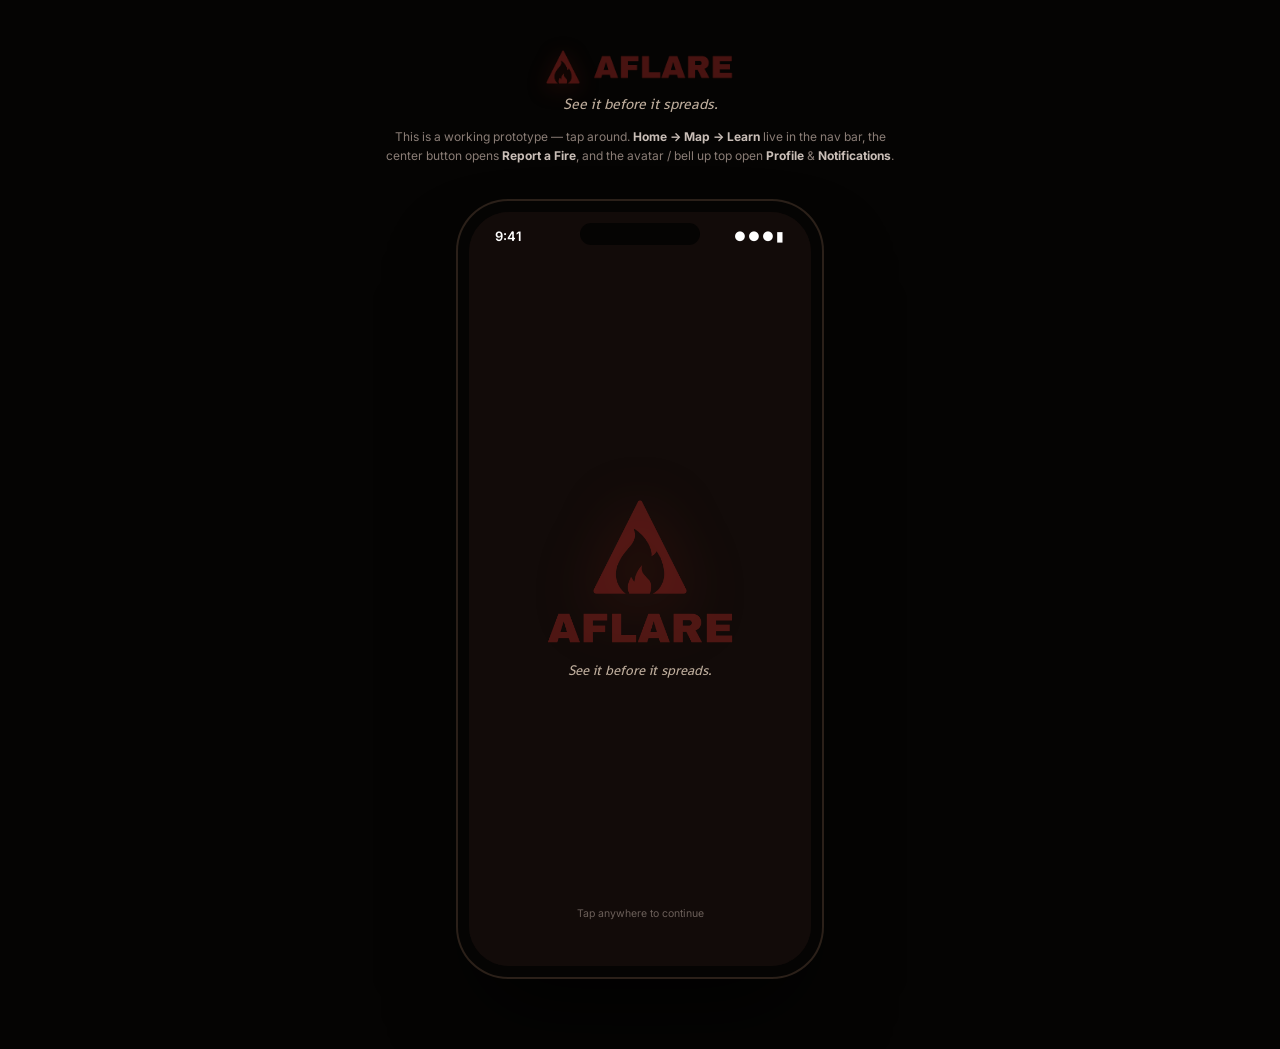
==== app.html @ ba07aa40 "Update print statement from 'Hello' to 'Goodbye'" ====
<!DOCTYPE html>
<html lang="en">
<head>
<meta charset="UTF-8">
<meta name="viewport" content="width=device-width, initial-scale=1.0">
<title>Aflare — App Prototype</title>
<link rel="preconnect" href="https://fonts.googleapis.com">
<link href="https://fonts.googleapis.com/css2?family=Jost:wght@400;500;600;700&family=Shanti&family=Inter:wght@400;500;600;700;800&display=swap" rel="stylesheet">
<style>
  :root{
    --tan:#BFAE9D;
    --red:#A62919;
    --darkred:#86231E;
    --maroon:#4F070A;
    --bg:#120b09;          /* single flat app background */
    --surface:#FBF7F2;      /* elevated card surface */
    --surface2:#ffffff;
    --text-dark:#2a1a16;
    --muted:#8a7d76;
    --muted-light:#c9beb7;
    --line:#efe6dc;
    --f-head:'Jost', sans-serif;
    --f-sub:'Shanti', serif;
    --f-body:'Inter', 'Helvetica Neue', Arial, sans-serif;
    --sh-card: 0 16px 34px -12px rgba(0,0,0,.55), 0 2px 6px rgba(0,0,0,.15);
    --sh-btn: 0 10px 22px -8px rgba(166,41,25,.65);
    --sh-nav: 0 -8px 24px rgba(0,0,0,.35);
  }
  *{box-sizing:border-box;}
  html,body{margin:0;padding:0;}
  body{
    background:#050403;
    font-family:var(--f-body);
    color:var(--tan);
    min-height:100vh;
    display:flex; flex-direction:column; align-items:center;
    padding:50px 20px 70px;
  }
  .intro{max-width:520px; text-align:center; margin-bottom:34px;}
  .intro .brandrow{display:flex; align-items:center; justify-content:center; gap:12px; margin-bottom:10px;}
  .intro .brandrow img.mark{height:34px; width:auto; filter:drop-shadow(0 4px 10px rgba(166,41,25,.5));}
  .intro .brandrow img.word{height:26px; width:auto;}
  .intro p.tag{font-family:var(--f-sub); font-style:italic; color:var(--tan); font-size:15px; margin:0 0 14px;}
  .intro p.help{font-size:12px; color:#8a7d76; line-height:1.6; margin:0;}
  .intro p.help b{color:#c9beb7;}

  /* ===================== DEVICE / PHONE ===================== */
  .device{
    width:368px; height:780px; background:#050403; border-radius:52px;
    padding:13px; box-shadow:0 50px 90px -25px rgba(0,0,0,.8), inset 0 0 0 2px #2b2019;
    position:relative; flex-shrink:0;
  }
  .notch{
    position:absolute; top:24px; left:50%; transform:translateX(-50%);
    width:120px; height:22px; background:#050403; border-radius:12px; z-index:100;
  }
  .screenwrap{
    width:100%; height:100%; border-radius:40px; overflow:hidden; position:relative;
    background:var(--bg);
  }

  /* status bar (always visible) */
  .statusbar{
    position:absolute; top:0; left:0; right:0; z-index:90;
    display:flex; justify-content:space-between; align-items:center;
    padding:16px 26px 0; font-size:13px; font-weight:600; font-family:var(--f-body);
    color:#fff; pointer-events:none;
  }
  .statusbar .dots{letter-spacing:2px;}

  /* top app bar */
  .topbar{
    position:absolute; top:40px; left:0; right:0; z-index:80;
    display:flex; align-items:center; justify-content:space-between;
    padding:6px 20px;
  }
  .topbar .mark{height:26px; width:auto; filter:drop-shadow(0 2px 6px rgba(166,41,25,.6));}
  .topbar .right{display:flex; align-items:center; gap:14px;}
  .iconbtn{
    width:34px; height:34px; border-radius:50%; background:rgba(255,255,255,.08);
    display:flex; align-items:center; justify-content:center; position:relative; color:#fff;
    cursor:pointer; transition:transform .15s ease, background .15s ease;
  }
  .iconbtn:active{transform:scale(.9);}
  .iconbtn svg{width:17px; height:17px;}
  .iconbtn .dot{
    position:absolute; top:2px; right:2px; width:8px; height:8px; border-radius:50%;
    background:var(--red); border:2px solid var(--bg);
  }
  .avatar{
    width:34px; height:34px; border-radius:50%; background:var(--tan); color:var(--maroon);
    display:flex; align-items:center; justify-content:center; font-family:var(--f-head);
    font-weight:700; font-size:12px; cursor:pointer; border:2px solid rgba(255,255,255,.25);
    transition:transform .15s ease;
  }
  .avatar:active{transform:scale(.9);}

  /* ===================== SCREENS ===================== */
  .screen{
    position:absolute; inset:0; display:none; flex-direction:column;
    background:var(--bg);
  }
  .screen.active{display:flex;}
  .screen .content{
    flex:1; overflow-y:auto; scrollbar-width:none; -ms-overflow-style:none;
  }
  .screen .content::-webkit-scrollbar{display:none;}

  /* entrance animation */
  @keyframes fadeUp{ from{opacity:0; transform:translateY(14px);} to{opacity:1; transform:translateY(0);} }
  @keyframes fadeIn{ from{opacity:0;} to{opacity:1;} }
  .screen.active .anim{ opacity:0; animation:fadeUp .5s cubic-bezier(.22,.9,.32,1) forwards; }
  .screen.active .anim:nth-child(1){animation-delay:.02s;}
  .screen.active .anim:nth-child(2){animation-delay:.07s;}
  .screen.active .anim:nth-child(3){animation-delay:.12s;}
  .screen.active .anim:nth-child(4){animation-delay:.17s;}
  .screen.active .anim:nth-child(5){animation-delay:.22s;}
  .screen.active .anim:nth-child(6){animation-delay:.27s;}
  .screen.active .anim:nth-child(7){animation-delay:.32s;}
  .screen.active .anim:nth-child(8){animation-delay:.37s;}
  .screen.active .anim:nth-child(9){animation-delay:.42s;}
  .screen.active .anim:nth-child(10){animation-delay:.47s;}

  @keyframes flicker{ 0%,100%{transform:scale(1) rotate(0deg);} 50%{transform:scale(1.08) rotate(-3deg);} }
  @keyframes pulseRing{ 0%{box-shadow:0 0 0 0 rgba(166,41,25,.55);} 70%{box-shadow:0 0 0 14px rgba(166,41,25,0);} 100%{box-shadow:0 0 0 0 rgba(166,41,25,0);} }
  @keyframes spin{ to{transform:rotate(360deg);} }
  @keyframes popCheck{ 0%{transform:scale(.6);} 60%{transform:scale(1.15);} 100%{transform:scale(1);} }

  /* ===================== SPLASH ===================== */
  #screen-splash{
    align-items:center; justify-content:center; background:var(--bg);
  }
  #screen-splash .splash-inner{display:flex; flex-direction:column; align-items:center; gap:16px; cursor:pointer;}
  #screen-splash img.mark{
    width:96px; opacity:0; animation:fadeUp .8s ease forwards;
    filter:drop-shadow(0 10px 30px rgba(166,41,25,.55));
  }
  #screen-splash img.word{width:190px; opacity:0; animation:fadeUp .8s ease forwards .35s;}
  #screen-splash .tagline{font-family:var(--f-sub); font-style:italic; color:var(--tan); font-size:14px; opacity:0; animation:fadeUp .8s ease forwards .65s;}
  #screen-splash .hint{position:absolute; bottom:46px; font-size:10.5px; color:#6b5f59; opacity:0; animation:fadeUp .8s ease forwards 1.1s;}

  /* ===================== AUTH ===================== */
  #screen-auth{padding:60px 26px 30px; align-items:stretch;}
  #screen-auth .content{display:flex; flex-direction:column;}
  .auth-form{display:flex; flex-direction:column; gap:11px;}
  .auth-form.hidden{display:none;}
  .authhead{text-align:center; margin-bottom:6px;}
  .authhead .mark{width:36px; margin-bottom:8px; filter:drop-shadow(0 6px 16px rgba(166,41,25,.5));}
  .authhead h1{font-family:var(--f-head); font-weight:700; font-size:20px; color:#fdfbf9; margin:0;}
  .authhead p{font-family:var(--f-sub); font-style:italic; color:var(--tan); font-size:12.5px; margin:4px 0 0;}

  .field{
    background:var(--surface2); border:1px solid #e6ddd4; border-radius:10px; padding:9px 12px;
    font-size:12.5px; color:var(--text-dark); display:flex; align-items:center; gap:9px;
    box-shadow:0 3px 10px rgba(0,0,0,.18);
  }
  .field input{border:none; outline:none; font-size:12.5px; font-family:var(--f-body); color:var(--text-dark); width:100%; background:transparent;}
  .field input::placeholder{color:#a99b92;}
  .field svg{width:14px; height:14px; color:var(--red); flex-shrink:0;}

  .toggle-row{
    display:flex; align-items:center; justify-content:space-between; background:rgba(255,255,255,.06);
    border-radius:10px; padding:9px 12px; margin-top:2px;
  }
  .toggle-row span{font-size:11px; color:var(--tan); max-width:190px;}

  .btn{
    display:flex; align-items:center; justify-content:center; gap:7px;
    background:var(--red); color:#fff; font-family:var(--f-head); font-weight:600; font-size:12.5px;
    letter-spacing:.3px; border-radius:11px; padding:10px; box-shadow:var(--sh-btn);
    border:none; cursor:pointer; transition:transform .12s ease, box-shadow .12s ease;
  }
  .btn:active{transform:scale(.96);}
  .btn.ghost{background:rgba(255,255,255,.07); box-shadow:none; border:1px solid rgba(255,255,255,.12); color:#fff;}
  .btn.small{padding:8px; font-size:11px; border-radius:9px;}
  .btn .spinner{width:13px; height:13px; border-radius:50%; border:2px solid rgba(255,255,255,.4); border-top-color:#fff; animation:spin .6s linear infinite; display:none;}
  .btn.loading .spinner{display:inline-block;}
  .btn.loading .label{opacity:.6;}

  .authlink{text-align:center; font-size:11px; color:#a99b92; margin-top:4px;}
  .authlink b{color:var(--tan); font-weight:700; cursor:pointer;}
  .authsplit{text-align:center; font-size:10px; color:#71645d; margin:2px 0;}
  .socialrow{display:flex; gap:10px;}
  .socialrow .btn.ghost{flex:1;}

  /* ===================== TOP BAR SPACER ===================== */
  .tabpad{height:78px; flex-shrink:0;}

  /* ===================== HOME ===================== */
  #screen-home .content{padding:0 18px 18px;}
  .greet h2{font-family:var(--f-head); font-weight:700; font-size:19px; color:#fdfbf9; margin:0;}
  .greet p{font-family:var(--f-sub); font-style:italic; color:var(--tan); font-size:12.5px; margin:3px 0 16px;}

  .card{
    background:var(--surface); border-radius:16px; padding:12px; box-shadow:var(--sh-card);
    margin-bottom:11px; border:1px solid rgba(255,255,255,.03);
  }
  .card-title{display:flex; justify-content:space-between; align-items:center; margin-bottom:9px;}
  .card-title .t{font-family:var(--f-head); font-weight:600; font-size:12px; color:var(--text-dark);}
  .card-title .link{font-size:10.5px; color:var(--red); font-weight:700; display:flex; align-items:center; gap:2px; cursor:pointer;}
  .card-title .link svg{width:11px; height:11px;}

  .minimap{position:relative; height:92px; border-radius:12px; overflow:hidden; background:linear-gradient(135deg,#e4ddce,#cfd9c6); cursor:pointer;}
  .minimap svg.terrain{position:absolute; inset:0; width:100%; height:100%;}
  .flamepin{position:absolute; filter:drop-shadow(0 0 8px rgba(166,41,25,.85));}
  .flamepin svg{width:100%; height:100%;}
  .flamepin.wiggle{animation:flicker 2.2s ease-in-out infinite;}

  .row2{display:flex; gap:10px;}
  .row2 .card{flex:1; margin-bottom:11px;}
  .gauge{width:50px; height:50px; border-radius:50%; background:conic-gradient(var(--red) 0% 72%, #eee 72% 100%); display:flex; align-items:center; justify-content:center; margin:0 auto;}
  .gauge .inner{width:38px; height:38px; border-radius:50%; background:#fff; display:flex; align-items:center; justify-content:center;}
  .gauge .inner svg{width:17px; height:17px; color:var(--red);}

  .radarrow{display:flex; justify-content:space-between;}
  .radarday{display:flex; flex-direction:column; align-items:center; gap:5px; flex:1;}
  .radarday .d{font-size:9.5px; color:var(--muted); font-weight:700;}
  .radarday .lbl{font-size:8.5px; color:var(--muted);}
  .divv{width:1px; background:#eee;}

  .tipcard{display:flex; align-items:center; gap:11px; cursor:pointer;}
  .tipcard .ic{width:38px; height:38px; border-radius:10px; background:linear-gradient(135deg,var(--maroon),var(--red)); display:flex; align-items:center; justify-content:center; flex-shrink:0;}
  .tipcard .ic svg{width:18px; height:18px; color:#fff;}
  .tipcard .txt .h{font-family:var(--f-head); font-weight:700; font-size:11.5px; color:var(--text-dark);}
  .tipcard .txt .s{font-size:9.5px; color:var(--muted); margin-top:2px;}

  /* ===================== MAP ===================== */
  #screen-map{background:linear-gradient(160deg,#dfe6d6,#cbd6c2 60%, #d8cdb4);}
  #screen-map .maparea{position:relative; flex:1;}
  .searchbar{
    margin:0 18px; background:#fff; border-radius:12px; padding:9px 12px; display:flex; align-items:center; gap:9px;
    box-shadow:0 6px 18px rgba(0,0,0,.18); font-size:11.5px; color:#a99b92;
  }
  .searchbar svg{width:14px; height:14px; color:var(--muted);}
  .chiprow{display:flex; gap:7px; padding:10px 18px 0; overflow-x:auto;}
  .chip{padding:6px 12px; border-radius:20px; background:#EFE6DC; color:#7d6d63; font-size:10.5px; font-weight:600; white-space:nowrap; cursor:pointer; box-shadow:0 3px 8px rgba(0,0,0,.08);}
  .chip.active{background:var(--red); color:#fff;}
  .mapmarker{position:absolute; cursor:pointer; filter:drop-shadow(0 0 10px rgba(166,41,25,.85));}
  .mapmarker svg{width:100%; height:100%;}
  .legend{position:absolute; left:18px; bottom:112px; background:rgba(255,255,255,.94); border-radius:12px; padding:9px 11px; font-size:9.5px; color:var(--text-dark); box-shadow:0 6px 18px rgba(0,0,0,.18);}
  .legend .li{display:flex; align-items:center; gap:6px; margin-bottom:3px;}
  .legend .dotc{width:7px; height:7px; border-radius:50%;}
  .sos{position:absolute; right:18px; bottom:112px; width:48px; height:48px; border-radius:50%; background:var(--red); display:flex; align-items:center; justify-content:center; box-shadow:0 10px 22px rgba(166,41,25,.55); animation:pulseRing 2.2s infinite; cursor:pointer;}
  .sos svg{width:20px; height:20px; color:#fff;}

  /* fire bottom sheet */
  .sheet-backdrop{position:absolute; inset:0; background:rgba(0,0,0,0); pointer-events:none; transition:background .25s ease; z-index:60;}
  .sheet-backdrop.open{background:rgba(0,0,0,.4); pointer-events:auto;}
  .sheet{
    position:absolute; left:0; right:0; bottom:0; background:var(--surface2); border-radius:20px 20px 0 0;
    padding:10px 20px 22px; transform:translateY(100%); transition:transform .3s cubic-bezier(.22,.9,.32,1);
    box-shadow:0 -20px 40px rgba(0,0,0,.3); z-index:61;
  }
  .sheet.open{transform:translateY(0);}
  .sheet .grip{width:36px; height:4px; border-radius:3px; background:#e2d8cd; margin:0 auto 12px;}
  .sheet h3{font-family:var(--f-head); font-size:15px; color:var(--text-dark); margin:0 0 3px; display:flex; align-items:center; gap:8px;}
  .sheet .sub{font-size:10.5px; color:var(--muted); margin-bottom:12px;}
  .sheet .stats{display:flex; gap:8px; margin-bottom:14px;}
  .sheet .stat{flex:1; background:#F7F3EE; border-radius:10px; padding:9px; text-align:center;}
  .sheet .stat .v{font-family:var(--f-head); font-weight:700; font-size:14px; color:var(--red);}
  .sheet .stat .l{font-size:8.5px; color:var(--muted); margin-top:2px;}
  .sheet .actionrow{display:flex; gap:9px;}
  .sheet .actionrow .btn{flex:1;}

  /* ===================== LEARN ===================== */
  #screen-learn .content{padding:0 18px 18px;}
  .sectionhead{font-family:var(--f-head); font-weight:700; font-size:12.5px; color:var(--tan); text-transform:uppercase; letter-spacing:1px; margin:16px 0 9px;}
  .sectionhead:first-child{margin-top:0;}
  .hero-card{position:relative; border-radius:16px; overflow:hidden; height:130px; box-shadow:var(--sh-card); cursor:pointer; margin-bottom:6px;}
  .hero-card .bgimg{position:absolute; inset:0; background:linear-gradient(135deg,var(--maroon),var(--red) 55%,#e0793e);}
  .hero-card .overlay{position:absolute; inset:0; background:linear-gradient(0deg, rgba(0,0,0,.75), transparent 60%); display:flex; flex-direction:column; justify-content:flex-end; padding:12px;}
  .hero-card .tag{align-self:flex-start; background:rgba(255,255,255,.15); color:#fff; font-size:9px; font-weight:700; padding:3px 8px; border-radius:6px; margin-bottom:6px; backdrop-filter:blur(4px);}
  .hero-card .title{color:#fff; font-family:var(--f-head); font-weight:700; font-size:13.5px; line-height:1.3;}
  .hero-card .meta{color:#e6d9d2; font-size:9.5px; margin-top:4px;}

  .listcard{display:flex; gap:11px; align-items:center; cursor:pointer; padding:9px 0; border-bottom:1px solid var(--line);}
  .listcard:last-child{border-bottom:none;}
  .listcard .thumb{width:56px; height:56px; border-radius:10px; flex-shrink:0; position:relative; overflow:hidden;}
  .listcard .thumb.a1{background:linear-gradient(135deg,#e0b98f,var(--red));}
  .listcard .thumb.a2{background:linear-gradient(135deg,#8a9a7c,var(--maroon));}
  .listcard .thumb.a3{background:linear-gradient(135deg,var(--darkred),var(--tan));}
  .listcard .thumb.a4{background:linear-gradient(135deg,#4F070A,#d68e6b);}
  .listcard .thumb .playdot{position:absolute; inset:0; display:flex; align-items:center; justify-content:center;}
  .listcard .thumb .playdot .pd{width:22px; height:22px; border-radius:50%; background:rgba(255,255,255,.9); display:flex; align-items:center; justify-content:center;}
  .listcard .thumb .playdot svg{width:9px; height:9px; color:var(--maroon); margin-left:1px;}
  .listcard .thumb .dur{position:absolute; bottom:3px; right:4px; background:rgba(0,0,0,.6); color:#fff; font-size:7.5px; padding:1px 4px; border-radius:4px; font-weight:700;}
  .listcard .info .h{font-family:var(--f-head); font-weight:700; font-size:11.5px; color:var(--text-dark); line-height:1.3;}
  .listcard .info .m{font-size:9.5px; color:var(--muted); margin-top:4px; display:flex; gap:6px; align-items:center;}
  .taglet{background:#F1E7DC; color:var(--darkred); font-weight:700; padding:2px 6px; border-radius:5px; font-size:8px;}

  .checklist-card .prog{display:flex; align-items:center; gap:8px; margin-bottom:10px;}
  .checklist-card .bar{flex:1; height:6px; border-radius:4px; background:#F1E7DC; overflow:hidden;}
  .checklist-card .bar .fill{height:100%; background:linear-gradient(90deg,var(--red),var(--maroon)); border-radius:4px; transition:width .4s ease; width:0%;}
  .checklist-card .progtxt{font-size:9.5px; color:var(--muted); font-weight:700; white-space:nowrap;}
  .clitem{display:flex; align-items:center; gap:10px; padding:7px 0; cursor:pointer;}
  .clitem .box{width:19px; height:19px; border-radius:6px; border:2px solid #ddcfc3; display:flex; align-items:center; justify-content:center; flex-shrink:0; transition:background .15s ease, border-color .15s ease;}
  .clitem .box svg{width:11px; height:11px; color:#fff; opacity:0; transform:scale(.6); transition:opacity .15s ease, transform .15s ease;}
  .clitem.checked .box{background:var(--red); border-color:var(--red);}
  .clitem.checked .box svg{opacity:1; transform:scale(1); animation:popCheck .3s ease;}
  .clitem .label{font-size:11.5px; color:var(--text-dark); transition:color .15s ease, opacity .15s ease;}
  .clitem.checked .label{color:var(--muted); text-decoration:line-through; opacity:.7;}

  /* ===================== DETAIL (article/video/news share look) ===================== */
  #screen-article .content{display:flex; flex-direction:column; min-height:100%;}
  .detailhead{position:relative; height:150px; flex-shrink:0;}
  .detailhead .bgimg{position:absolute; inset:0;}
  .detailhead .back{
    position:absolute; top:52px; left:16px; width:32px; height:32px; border-radius:50%;
    background:rgba(0,0,0,.35); display:flex; align-items:center; justify-content:center; color:#fff; cursor:pointer; z-index:5;
  }
  .detailhead .back svg{width:16px; height:16px;}
  .detailhead .playbtn{position:absolute; inset:0; display:flex; align-items:center; justify-content:center; cursor:pointer;}
  .detailhead .playbtn .pc{width:52px; height:52px; border-radius:50%; background:rgba(255,255,255,.92); display:flex; align-items:center; justify-content:center; box-shadow:0 8px 20px rgba(0,0,0,.3); transition:transform .15s ease;}
  .detailhead .playbtn .pc svg{width:20px; height:20px; color:var(--maroon); margin-left:2px;}
  .detailhead.playing .playbtn .pc{transform:scale(.85); background:rgba(255,255,255,.7);}
  .detailbody{
    padding:20px 20px 30px; background:var(--surface); border-radius:20px 20px 0 0;
    margin-top:-18px; position:relative; z-index:2; box-shadow:0 -14px 30px rgba(0,0,0,.3);
    flex:1;
  }
  .detailbody .cat{font-size:9.5px; font-weight:700; color:var(--red); text-transform:uppercase; letter-spacing:1px;}
  .detailbody h1{font-family:var(--f-head); font-weight:700; font-size:17px; color:var(--text-dark); margin:6px 0 6px; line-height:1.3;}
  .detailbody .meta{font-size:10px; color:var(--muted); margin-bottom:14px;}
  .detailbody p{font-size:12px; line-height:1.7; color:#4a3a34; margin:0 0 12px;}
  .detailbody .relhead{font-family:var(--f-head); font-weight:700; font-size:11px; color:var(--muted); text-transform:uppercase; letter-spacing:1px; margin:18px 0 8px;}

  /* ===================== NEWS ===================== */
  #screen-news .content{padding:0 18px 18px;}
  .newshead{padding:16px 18px 4px;}
  .newshead h2{font-family:var(--f-head); font-weight:700; font-size:18px; color:#fdfbf9; margin:0;}
  .breaking-tag{background:var(--maroon); color:#fff; font-size:8.5px; font-weight:700; padding:3px 8px; border-radius:6px; letter-spacing:.4px;}

  /* ===================== PROFILE ===================== */
  #screen-profile .content{padding:0 18px 20px;}
  .profilehead{display:flex; flex-direction:column; align-items:center; padding:56px 0 18px; gap:8px;}
  .profilehead .back{position:absolute; top:52px; left:20px; width:32px; height:32px; border-radius:50%; background:rgba(255,255,255,.08); display:flex; align-items:center; justify-content:center; color:#fff; cursor:pointer;}
  .profilehead .back svg{width:16px; height:16px;}
  .profilehead .av{width:60px; height:60px; border-radius:50%; background:var(--tan); color:var(--maroon); display:flex; align-items:center; justify-content:center; font-family:var(--f-head); font-weight:700; font-size:20px; border:3px solid rgba(255,255,255,.15);}
  .profilehead .name{font-family:var(--f-head); font-weight:700; font-size:15px; color:#fdfbf9;}
  .profilehead .em{font-size:10.5px; color:var(--muted-light);}

  .listrow{display:flex; align-items:center; gap:10px; padding:10px 14px; border-bottom:1px solid var(--line);}
  .listrow:last-child{border-bottom:none;}
  .listrow svg{width:15px; height:15px; color:var(--red); flex-shrink:0;}
  .listrow .h{font-size:11.5px; font-weight:700; color:var(--text-dark);}
  .listrow .s{font-size:9.5px; color:var(--muted);}
  .badge{font-size:8px; background:var(--red); color:#fff; padding:2px 7px; border-radius:9px; font-weight:700; margin-left:auto;}

  .switch{width:34px; height:20px; border-radius:20px; background:#e2d8cd; position:relative; flex-shrink:0; margin-left:auto; cursor:pointer; transition:background .15s ease;}
  .switch .knob{width:16px; height:16px; border-radius:50%; background:#fff; position:absolute; top:2px; left:2px; box-shadow:0 1px 3px rgba(0,0,0,.3); transition:left .15s ease;}
  .switch.on{background:var(--red);}
  .switch.on .knob{left:16px;}

  /* ===================== NOTIFICATIONS ===================== */
  #screen-notif .content{padding:0 18px 20px;}
  .notifhead{display:flex; align-items:center; justify-content:space-between; padding:56px 0 10px;}
  .notifhead h2{font-family:var(--f-head); font-weight:700; font-size:17px; color:#fdfbf9; margin:0;}
  .notifhead .back{position:absolute; top:52px; left:20px; width:32px; height:32px; border-radius:50%; background:rgba(255,255,255,.08); display:flex; align-items:center; justify-content:center; color:#fff; cursor:pointer;}
  .notifhead .back svg{width:16px; height:16px;}
  .marklink{font-size:10px; color:var(--tan); font-weight:700; cursor:pointer;}
  .notifitem{display:flex; gap:10px; padding:11px; border-radius:12px; margin-bottom:8px; background:var(--surface); box-shadow:var(--sh-card); position:relative;}
  .notifitem .ic{width:34px; height:34px; border-radius:9px; background:linear-gradient(135deg,var(--maroon),var(--red)); display:flex; align-items:center; justify-content:center; flex-shrink:0;}
  .notifitem .ic svg{width:15px; height:15px; color:#fff;}
  .notifitem .h{font-size:11px; font-weight:700; color:var(--text-dark); line-height:1.35;}
  .notifitem .t{font-size:9px; color:var(--muted); margin-top:4px;}
  .notifitem .unread{position:absolute; top:10px; right:10px; width:7px; height:7px; border-radius:50%; background:var(--red); transition:opacity .2s ease;}
  .notifitem.read .unread{opacity:0;}

  /* ===================== EMERGENCY ===================== */
  #screen-emergency{background:var(--maroon);}
  #screen-emergency .content{padding:14px 24px 26px; display:flex; flex-direction:column; align-items:center; gap:13px; text-align:center;}
  .emg-back{position:absolute; top:52px; left:20px; width:32px; height:32px; border-radius:50%; background:rgba(255,255,255,.12); display:flex; align-items:center; justify-content:center; color:#fff; cursor:pointer; z-index:5;}
  .emg-back svg{width:16px; height:16px;}
  .emg-head{margin-top:44px;}
  .emg-head h1{font-family:var(--f-head); font-weight:700; font-size:20px; color:#fff; margin:0;}
  .emg-head p{font-family:var(--f-sub); font-style:italic; color:var(--tan); font-size:12px; margin:4px 0 0;}
  .locbox{width:100%; background:rgba(255,255,255,.08); border:1px solid rgba(255,255,255,.15); border-radius:12px; padding:10px 12px; display:flex; align-items:center; gap:9px; text-align:left;}
  .locbox svg{width:15px; height:15px; color:var(--tan); flex-shrink:0;}
  .locbox .h{font-size:11px; color:#fff; font-weight:700;}
  .locbox .s{font-size:9px; color:#d8c9c1;}
  .sevwrap{width:100%; text-align:left;}
  .sevwrap .lbl{font-size:10px; color:var(--tan); font-weight:700; margin-bottom:7px;}
  .sevrow{display:flex; flex-wrap:wrap; gap:7px;}
  .sevchip{padding:6px 12px; border-radius:18px; background:rgba(255,255,255,.1); color:#fff; font-size:10px; font-weight:600; cursor:pointer;}
  .sevchip.active{background:var(--red);}
  .callcircle{
    width:96px; height:96px; border-radius:50%; background:radial-gradient(circle at 35% 30%, #ffdcc4, var(--red) 60%, var(--maroon));
    display:flex; flex-direction:column; align-items:center; justify-content:center; gap:4px; margin:6px 0;
    box-shadow:0 16px 36px rgba(0,0,0,.5); animation:pulseRing 2s infinite; cursor:pointer;
  }
  .callcircle svg{width:26px; height:26px; color:#fff;}
  .callcircle span{font-family:var(--f-head); font-weight:700; font-size:9.5px; color:#fff;}
  .emg-actions{display:flex; gap:9px; width:100%;}
  .emg-actions .btn{flex:1; font-size:10.5px;}
  .emg-note{font-size:9px; color:#c9b6ae; margin-top:2px; line-height:1.6;}

  /* ===================== BOTTOM NAV (4 items) ===================== */
  .bottomnav{
    position:absolute; bottom:0; left:0; right:0; height:70px; z-index:70;
    background:rgba(9,7,6,.98); backdrop-filter:blur(6px);
    display:flex; align-items:flex-start; justify-content:space-around; padding-top:10px;
    border-top:1px solid rgba(255,255,255,.06); box-shadow:var(--sh-nav);
  }
  .navitem{display:flex; flex-direction:column; align-items:center; gap:4px; color:#786b64; font-size:8.5px; font-weight:600; cursor:pointer; transition:color .15s ease, transform .15s ease;}
  .navitem svg{width:19px; height:19px;}
  .navitem.active{color:var(--red); transform:translateY(-1px);}
  .navitem:active{transform:scale(.9);}
  .navitem.callitem{
    margin-top:-16px; width:40px; height:40px; border-radius:50%;
    background:var(--red); display:flex; align-items:center; justify-content:center;
    box-shadow:0 8px 16px rgba(166,41,25,.6), 0 0 0 5px #090706; color:#fff; position:relative;
  }
  .navitem.callitem::before{
    content:""; position:absolute; inset:-4px; border-radius:50%; border:2px solid rgba(166,41,25,.5);
    animation:pulseRing 2.4s infinite;
  }
  .navitem.callitem svg{width:16px; height:16px;}
  .navitem.callitem span{display:none;}
</style>
</head>
<body>

<!-- hidden icon symbol defs -->
<svg style="display:none">
<defs>
  <symbol id="i-flame" viewBox="0 0 24 24"><path d="M12 23c-4.97 0-9-3.58-9-8 0-3.5 2-6 3-9 .5 2 1 3 2 3 0-3 1-5 3-7 0 3 .5 5 2 6 1-1 1-2.5 1-4 3 2 6 5.5 6 11 0 4.42-4.03 8-9 8z" fill="currentColor"/></symbol>
  <symbol id="i-home" viewBox="0 0 24 24"><path d="M3 11l9-8 9 8v9a1 1 0 01-1 1h-5v-6H9v6H4a1 1 0 01-1-1z" fill="none" stroke="currentColor" stroke-width="1.8" stroke-linejoin="round"/></symbol>
  <symbol id="i-map" viewBox="0 0 24 24"><path d="M9 20l-6-2.5V4L9 6.5 15 4l6 2.5V20L15 17.5 9 20z" fill="none" stroke="currentColor" stroke-width="1.8" stroke-linejoin="round"/><path d="M9 6.5v13.5M15 4v13.5" stroke="currentColor" stroke-width="1.8"/></symbol>
  <symbol id="i-phone" viewBox="0 0 24 24"><path d="M6.6 10.8a15 15 0 006.6 6.6l2.2-2.2a1 1 0 011-.25 11.4 11.4 0 003.6.57 1 1 0 011 1V20a1 1 0 01-1 1A17 17 0 013 4a1 1 0 011-1h3.5a1 1 0 011 1 11.4 11.4 0 00.57 3.6 1 1 0 01-.25 1z" fill="currentColor"/></symbol>
  <symbol id="i-book" viewBox="0 0 24 24"><path d="M4 5.5A2.5 2.5 0 016.5 3H20v15.5H6.5A2.5 2.5 0 004 21z" fill="none" stroke="currentColor" stroke-width="1.8" stroke-linejoin="round"/><path d="M4 18.5A2.5 2.5 0 016.5 16H20" fill="none" stroke="currentColor" stroke-width="1.8"/></symbol>
  <symbol id="i-bell" viewBox="0 0 24 24"><path d="M18 8a6 6 0 00-12 0c0 7-3 9-3 9h18s-3-2-3-9" fill="none" stroke="currentColor" stroke-width="1.8" stroke-linecap="round" stroke-linejoin="round"/><path d="M13.7 21a2 2 0 01-3.4 0" fill="none" stroke="currentColor" stroke-width="1.8" stroke-linecap="round"/></symbol>
  <symbol id="i-chevl" viewBox="0 0 24 24"><path d="M15 18l-6-6 6-6" fill="none" stroke="currentColor" stroke-width="2" stroke-linecap="round" stroke-linejoin="round"/></symbol>
  <symbol id="i-chevr" viewBox="0 0 24 24"><path d="M9 18l6-6-6-6" fill="none" stroke="currentColor" stroke-width="2" stroke-linecap="round" stroke-linejoin="round"/></symbol>
  <symbol id="i-search" viewBox="0 0 24 24"><circle cx="11" cy="11" r="7" fill="none" stroke="currentColor" stroke-width="1.8"/><path d="M21 21l-4.35-4.35" stroke="currentColor" stroke-width="1.8" stroke-linecap="round"/></symbol>
  <symbol id="i-pin" viewBox="0 0 24 24"><path d="M12 21s7-7.8 7-13a7 7 0 10-14 0c0 5.2 7 13 7 13z" fill="none" stroke="currentColor" stroke-width="1.8" stroke-linejoin="round"/><circle cx="12" cy="8" r="2.4" fill="none" stroke="currentColor" stroke-width="1.8"/></symbol>
  <symbol id="i-check" viewBox="0 0 24 24"><path d="M4 12l6 6L20 6" fill="none" stroke="currentColor" stroke-width="2.6" stroke-linecap="round" stroke-linejoin="round"/></symbol>
  <symbol id="i-play" viewBox="0 0 24 24"><path d="M6 4l15 8-15 8z" fill="currentColor"/></symbol>
  <symbol id="i-pause" viewBox="0 0 24 24"><path d="M7 4h4v16H7zM13 4h4v16h-4z" fill="currentColor"/></symbol>
  <symbol id="i-mail" viewBox="0 0 24 24"><path d="M3 6h18v12H3z" fill="none" stroke="currentColor" stroke-width="1.8" stroke-linejoin="round"/><path d="M3 6l9 7 9-7" fill="none" stroke="currentColor" stroke-width="1.8" stroke-linejoin="round"/></symbol>
  <symbol id="i-lock" viewBox="0 0 24 24"><rect x="5" y="10" width="14" height="10" rx="2" fill="none" stroke="currentColor" stroke-width="1.8"/><path d="M8 10V7a4 4 0 018 0v3" fill="none" stroke="currentColor" stroke-width="1.8"/></symbol>
  <symbol id="i-user" viewBox="0 0 24 24"><path d="M4 20c0-4 4-6 8-6s8 2 8 6" fill="none" stroke="currentColor" stroke-width="1.8" stroke-linecap="round"/><circle cx="12" cy="7" r="4" fill="none" stroke="currentColor" stroke-width="1.8"/></symbol>
  <symbol id="i-shield" viewBox="0 0 24 24"><path d="M12 3l7 3v6c0 4.5-3 7.5-7 9-4-1.5-7-4.5-7-9V6z" fill="none" stroke="currentColor" stroke-width="1.8" stroke-linejoin="round"/><path d="M9 12l2 2 4-4" fill="none" stroke="currentColor" stroke-width="1.8" stroke-linecap="round" stroke-linejoin="round"/></symbol>
</defs>
</svg>

<div class="intro">
  <div class="brandrow"><img class="mark" src="[data-uri]" alt="Aflare mark"><img class="word" src="[data-uri]" alt="Aflare"></div>
  <p class="tag">See it before it spreads.</p>
  <p class="help">This is a working prototype — tap around. <b>Home → Map → Learn</b> live in the nav bar, the center button opens <b>Report a Fire</b>, and the avatar / bell up top open <b>Profile</b> &amp; <b>Notifications</b>.</p>
</div>

<div class="device">
  <div class="notch"></div>
  <div class="screenwrap" id="app">

    <div class="statusbar"><span>9:41</span><span class="dots">●●●▮</span></div>

    <div class="topbar" id="topbar" style="display:none;">
      <img class="mark" src="[data-uri]" alt="">
      <div class="right">
        <div class="iconbtn" onclick="openNotif()"><svg><use href="#i-bell"/></svg><span class="dot"></span></div>
        <div class="avatar" onclick="openProfile()">JM</div>
      </div>
    </div>

    <!-- ============ SPLASH ============ -->
    <div class="screen active" id="screen-splash">
      <div class="splash-inner" onclick="skipSplash()">
        <img class="mark" src="[data-uri]" alt="">
        <img class="word" src="[data-uri]" alt="">
        <div class="tagline">See it before it spreads.</div>
      </div>
      <div class="hint">Tap anywhere to continue</div>
    </div>

    <!-- ============ AUTH ============ -->
    <div class="screen" id="screen-auth">
      <div class="content">
        <div class="auth-form" id="form-login">
          <div class="authhead anim">
            <img class="mark" src="[data-uri]" alt="">
            <h1>Welcome Back</h1>
            <p>419 fires are burning right now.</p>
          </div>
          <div class="field anim"><svg><use href="#i-mail"/></svg><input type="email" placeholder="Email address"></div>
          <div class="field anim"><svg><use href="#i-lock"/></svg><input type="password" placeholder="Password"></div>
          <div class="authlink anim" style="text-align:right; margin-top:-4px;">Forgot password?</div>
          <button class="btn anim" id="loginBtn" onclick="submitAuth(this)"><span class="spinner"></span><span class="label">Log In</span></button>
          <div class="authlink anim">New to Aflare? <b onclick="setAuthMode('signup')">Create an Account</b></div>
        </div>

        <div class="auth-form hidden" id="form-signup">
          <div class="authhead anim">
            <img class="mark" src="[data-uri]" alt="">
            <h1>Create Your Account</h1>
            <p>Stay ahead of the flames.</p>
          </div>
          <div class="field anim"><svg><use href="#i-user"/></svg><input type="text" placeholder="Full name"></div>
          <div class="field anim"><svg><use href="#i-mail"/></svg><input type="email" placeholder="Email address"></div>
          <div class="field anim"><svg><use href="#i-lock"/></svg><input type="password" placeholder="Password"></div>
          <div class="field anim"><svg><use href="#i-pin"/></svg><input type="text" placeholder="Home location"></div>
          <div class="toggle-row anim"><span>Enable fire alerts for my area</span><div class="switch on" onclick="this.classList.toggle('on')"><div class="knob"></div></div></div>
          <button class="btn anim" id="signupBtn" onclick="submitAuth(this)"><span class="spinner"></span><span class="label">Create Account</span></button>
          <div class="authsplit anim">— or continue with —</div>
          <div class="socialrow anim"><button class="btn ghost small">Google</button><button class="btn ghost small">Apple</button></div>
          <div class="authlink anim">Already have an account? <b onclick="setAuthMode('login')">Log In</b></div>
        </div>
      </div>
    </div>

    <!-- ============ HOME ============ -->
    <div class="screen" id="screen-home">
      <div class="content">
        <div class="tabpad"></div>
        <div class="greet anim">
          <h2>Welcome back, Joe</h2>
          <p>Today there are 419 fires worldwide</p>
        </div>

        <div class="card anim">
          <div class="card-title"><span class="t">Fires in Lakewood Ranch</span><span class="link" onclick="goTab('map')">MAP <svg><use href="#i-chevr"/></svg></span></div>
          <div class="minimap" onclick="goTab('map')">
            <svg class="terrain" viewBox="0 0 320 92"><path d="M40 0 C60 22 20 33 45 50 C60 65 30 72 55 92" stroke="#9db3c9" stroke-width="6" fill="none" opacity="0.6"/><path d="M0 68 C60 58 90 72 140 65 C180 60 220 68 260 63" stroke="#b7a98f" stroke-width="9" fill="none" opacity="0.5"/></svg>
            <div class="flamepin" style="left:100px; top:36px; width:18px; height:18px; color:var(--red);"><svg><use href="#i-flame"/></svg></div>
            <div class="flamepin wiggle" style="left:220px; top:12px; width:26px; height:26px; color:var(--maroon);"><svg><use href="#i-flame"/></svg></div>
          </div>
        </div>

        <div class="row2">
          <div class="card anim" style="text-align:center;">
            <div class="card-title" style="justify-content:flex-start;"><span class="t">Fire Index</span></div>
            <div class="gauge"><div class="inner"><svg><use href="#i-flame"/></svg></div></div>
            <div style="font-family:var(--f-head); font-weight:700; font-size:13px; color:var(--red); margin-top:6px;">4.0 · High</div>
          </div>
          <div class="card anim" onclick="goTab('news')" style="cursor:pointer;">
            <div class="card-title"><span class="t">Weather News</span></div>
            <div style="height:32px; border-radius:8px; background:linear-gradient(135deg,var(--maroon),var(--red)); margin-bottom:6px;"></div>
            <div style="font-size:10px; font-weight:700; color:var(--text-dark); line-height:1.25;">Red flag warning issued for Sarasota County</div>
            <div style="font-size:9px; color:var(--muted); margin-top:3px;">NWS · 2h ago</div>
          </div>
        </div>

        <div class="card anim">
          <div class="card-title"><span class="t">Risk of Fire Radar</span></div>
          <div class="radarrow" id="radarrow"></div>
        </div>

        <div class="card anim tipcard" onclick="goTab('learn')">
          <div class="ic"><svg><use href="#i-shield"/></svg></div>
          <div class="txt"><div class="h">Fire Safety Tip of the Day</div><div class="s">Create defensible space — tap to learn how</div></div>
          <svg style="width:14px;height:14px;color:var(--muted); margin-left:auto;"><use href="#i-chevr"/></svg>
        </div>
      </div>
    </div>

    <!-- ============ MAP ============ -->
    <div class="screen" id="screen-map">
      <div class="maparea">
        <div class="tabpad"></div>
        <div class="searchbar anim"><svg><use href="#i-search"/></svg><span>Search a location…</span></div>
        <div class="chiprow anim">
          <div class="chip active">Active Fires</div>
          <div class="chip">Risk Zones</div>
          <div class="chip">Evac Routes</div>
        </div>
        <div id="mapmarkers"></div>
        <div class="legend anim">
          <div class="li"><span class="dotc" style="background:#d68e6b;"></span>Low</div>
          <div class="li"><span class="dotc" style="background:var(--red);"></span>Medium</div>
          <div class="li"><span class="dotc" style="background:var(--maroon);"></span>High</div>
        </div>
        <div class="sos anim" onclick="goEmergency()"><svg><use href="#i-phone"/></svg></div>

        <div class="sheet-backdrop" id="fireBackdrop" onclick="closeFireSheet()"></div>
        <div class="sheet" id="fireSheet">
          <div class="grip"></div>
          <h3 id="fs-name"><svg style="width:16px;height:16px;color:var(--red);"><use href="#i-flame"/></svg><span></span></h3>
          <div class="sub" id="fs-sub"></div>
          <div class="stats">
            <div class="stat"><div class="v" id="fs-contained"></div><div class="l">Contained</div></div>
            <div class="stat"><div class="v" id="fs-acres"></div><div class="l">Acres</div></div>
            <div class="stat"><div class="v" id="fs-distance"></div><div class="l">From You</div></div>
          </div>
          <div class="actionrow"><button class="btn ghost">Get Directions</button><button class="btn" onclick="goEmergency()">Report Update</button></div>
        </div>
      </div>
    </div>

    <!-- ============ LEARN ============ -->
    <div class="screen" id="screen-learn">
      <div class="content">
        <div class="tabpad"></div>
        <div class="sectionhead anim">Featured</div>
        <div class="hero-card anim" id="featured-card" onclick="openArticle(0,'learn')">
          <div class="bgimg"></div>
          <div class="overlay"><span class="tag">Prevention</span><div class="title" id="featured-title"></div><div class="meta" id="featured-meta"></div></div>
        </div>

        <div class="sectionhead anim">Prevention Checklist</div>
        <div class="card anim checklist-card">
          <div class="prog"><div class="bar"><div class="fill" id="clbar"></div></div><div class="progtxt" id="cltxt">0/5</div></div>
          <div id="clitems"></div>
        </div>

        <div class="sectionhead anim">Articles</div>
        <div class="card anim" id="articlelist"></div>

        <div class="sectionhead anim">Videos</div>
        <div class="card anim" id="videolist"></div>
      </div>
    </div>

    <!-- ============ NEWS ============ -->
    <div class="screen" id="screen-news">
      <div class="content">
        <div class="tabpad"></div>
        <div class="newshead anim" style="display:flex; justify-content:space-between; align-items:center;">
          <h2>News</h2>
          <div class="iconbtn" style="background:rgba(0,0,0,.05); color:var(--text-dark);" onclick="goTab(state.tab)"><svg><use href="#i-chevl"/></svg></div>
        </div>
        <div style="padding:0 18px;">
          <div class="card anim" id="newslist"></div>
        </div>
      </div>
    </div>

    <!-- ============ ARTICLE / VIDEO DETAIL ============ -->
    <div class="screen" id="screen-article">
      <div class="content">
        <div class="detailhead" id="art-head">
          <div class="bgimg" id="art-bg"></div>
          <div class="back" onclick="goBackFromDetail()"><svg><use href="#i-chevl"/></svg></div>
          <div class="playbtn" id="art-playbtn" style="display:none;" onclick="togglePlay()"><div class="pc"><svg id="art-playicon"><use href="#i-play"/></svg></div></div>
        </div>
        <div class="detailbody">
          <div class="cat" id="art-cat"></div>
          <h1 id="art-title"></h1>
          <div class="meta" id="art-meta"></div>
          <div id="art-body"></div>
        </div>
      </div>
    </div>

    <!-- ============ PROFILE ============ -->
    <div class="screen" id="screen-profile">
      <div class="content">
        <div class="profilehead anim">
          <div class="back" onclick="goTab(state.tab)"><svg><use href="#i-chevl"/></svg></div>
          <div class="av">JM</div>
          <div class="name">Joe Martinez</div>
          <div class="em">joe.martinez@email.com</div>
        </div>

        <div class="sectionhead anim" style="color:var(--muted); margin-top:4px;">My Locations</div>
        <div class="card anim" style="padding:2px 12px;">
          <div class="listrow"><svg><use href="#i-pin"/></svg><div><div class="h">Home</div><div class="s">Lakewood Ranch, FL</div></div><span class="badge">Default</span></div>
          <div class="listrow"><svg style="color:var(--muted);"><use href="#i-pin"/></svg><div><div class="h">Work</div><div class="s">Sarasota, FL</div></div></div>
        </div>
        <div class="authlink anim" style="color:var(--red); font-weight:700; margin:8px 0 0;">+ Add Location</div>

        <div class="sectionhead anim" style="color:var(--muted);">Notifications</div>
        <div class="card anim" style="padding:2px 12px;">
          <div class="listrow"><span class="h" style="font-size:11.5px;">Push Alerts</span><div class="switch on" onclick="this.classList.toggle('on')"><div class="knob"></div></div></div>
          <div class="listrow"><span class="h" style="font-size:11.5px;">SMS Alerts</span><div class="switch" onclick="this.classList.toggle('on')"><div class="knob"></div></div></div>
          <div class="listrow"><span class="h" style="font-size:11.5px;">Daily Digest</span><div class="switch on" onclick="this.classList.toggle('on')"><div class="knob"></div></div></div>
          <div class="listrow"><span class="h" style="font-size:11.5px;">Emergency Broadcasts</span><div class="switch on" onclick="this.classList.toggle('on')"><div class="knob"></div></div></div>
        </div>

        <div class="sectionhead anim" style="color:var(--muted);">Account</div>
        <div class="card anim" style="padding:2px 14px;">
          <div class="listrow" style="cursor:pointer;"><span class="h" style="font-size:11.5px;">Edit Profile</span></div>
          <div class="listrow" style="cursor:pointer;"><span class="h" style="font-size:11.5px;">Privacy &amp; Data</span></div>
          <div class="listrow" style="cursor:pointer;" onclick="logOut()"><span class="h" style="font-size:11.5px; color:var(--red);">Log Out</span></div>
        </div>
      </div>
    </div>

    <!-- ============ NOTIFICATIONS ============ -->
    <div class="screen" id="screen-notif">
      <div class="content">
        <div class="notifhead anim">
          <div class="back" onclick="goTab(state.tab)"><svg><use href="#i-chevl"/></svg></div>
          <h2>Notifications</h2>
          <span class="marklink" onclick="markAllRead()">Mark all read</span>
        </div>
        <div id="notiflist"></div>
      </div>
    </div>

    <!-- ============ EMERGENCY ============ -->
    <div class="screen" id="screen-emergency">
      <div class="emg-back" onclick="goTab(state.tab)"><svg><use href="#i-chevl"/></svg></div>
      <div class="content">
        <div class="emg-head anim">
          <h1>Report a Fire</h1>
          <p>Your location shares automatically</p>
        </div>
        <div class="locbox anim">
          <svg><use href="#i-pin"/></svg>
          <div><div class="h">6112 Lakewood Ranch Blvd</div><div class="s">Sarasota County, FL · detected now</div></div>
        </div>
        <div class="sevwrap anim">
          <div class="lbl">WHAT DO YOU SEE?</div>
          <div class="sevrow">
            <div class="sevchip" onclick="selectSev(this)">Smoke only</div>
            <div class="sevchip active" onclick="selectSev(this)">Small fire</div>
            <div class="sevchip" onclick="selectSev(this)">Large fire</div>
            <div class="sevchip" onclick="selectSev(this)">Structure</div>
          </div>
        </div>
        <div class="callcircle anim"><svg><use href="#i-phone"/></svg><span>CALL FIRE DEPT</span></div>
        <div class="emg-actions anim">
          <button class="btn ghost">Alert Contacts</button>
          <button class="btn ghost">Evac Routes</button>
        </div>
        <div class="emg-note anim">For life-threatening emergencies, always contact your local emergency number first.</div>
      </div>
    </div>

    <!-- ============ BOTTOM NAV (4 items only) ============ -->
    <div class="bottomnav" id="bottomnav" style="display:none;">
      <div class="navitem" data-tab="home" onclick="goTab('home')"><svg><use href="#i-home"/></svg>Home</div>
      <div class="navitem" data-tab="map" onclick="goTab('map')"><svg><use href="#i-map"/></svg>Map</div>
      <div class="navitem callitem" onclick="goEmergency()"><svg><use href="#i-phone"/></svg><span>Call</span></div>
      <div class="navitem" data-tab="learn" onclick="goTab('learn')"><svg><use href="#i-book"/></svg>Learn</div>
    </div>

  </div>
</div>

<script>
const state = { tab:'home', returnTo:'learn', splashDone:false };

/* ---------- data ---------- */
const RADAR = [
  {d:'Mon', risk:'low'}, {d:'Tue', risk:'low'}, {d:'Wed', risk:'low'},
  {d:'Thu', risk:'high'}, {d:'Fri', risk:'low'}, {d:'Sat', risk:'med'}, {d:'Sun', risk:'med'}
];
const RISK_STYLE = {
  low:{size:16, color:'#d68e6b', label:'Low'},
  med:{size:19, color:'#e0793e', label:'Med'},
  high:{size:23, color:'var(--red)', label:'High'}
};

const FIRES = [
  {id:0, name:'Panther Ridge Fire', contained:35, acres:210, distance:'2.1 mi', x:60, y:170, size:34, sev:'high', updated:'12m ago'},
  {id:1, name:'Myakka Creek Fire', contained:68, acres:640, distance:'6.4 mi', x:170, y:260, size:24, sev:'med', updated:'40m ago'},
  {id:2, name:'Rye Rd Brush Fire', contained:90, acres:40, distance:'9.8 mi', x:225, y:400, size:16, sev:'low', updated:'1h ago'},
  {id:3, name:'Duette Preserve Fire', contained:15, acres:1120, distance:'14 mi', x:95, y:470, size:20, sev:'med', updated:'5m ago'}
];
const SEV_COLOR = {low:'#d68e6b', med:'var(--red)', high:'var(--maroon)'};

const ARTICLES = [
  {id:0, type:'article', cat:'Prevention', title:'Creating Defensible Space Around Your Home', meta:'6 min read · Aflare Safety Team', thumb:'a1',
   body:['Defensible space is the buffer you create between a building and the grass, trees, shrubs, or any wildland area that surrounds it. This space is needed to slow or stop the spread of fire, and it protects your home from catching fire — either from direct flame contact or radiant heat.',
   'Start within the first 5 feet of your home: remove dead vegetation, dry leaves, and anything flammable stacked against the structure, including firewood and mulch. In the next zone, 5 to 30 feet out, space out trees and shrubs and keep grass trimmed short.',
   'Beyond 30 feet, thin out dense vegetation and remove ladder fuels — the small trees and shrubs that let fire climb from the ground into taller tree canopies. A little upkeep each season goes a long way toward keeping embers from catching near your home.']},
  {id:1, type:'article', cat:'Fire Science', title:'How Wildfires Start and Spread', meta:'8 min read · Aflare Safety Team', thumb:'a2',
   body:['Most wildfires start from a spark — lightning, downed power lines, unattended campfires, or equipment use — meeting dry fuel like grass, brush, or timber. Once ignited, three conditions determine how far and fast a fire travels: fuel, weather, and terrain.',
   'Dry vegetation acts as fuel, wind pushes flames forward and carries embers ahead of the main fire, and steep slopes let fire climb faster since heat rises and pre-heats the fuel above it. This is why fires often move faster uphill than down.',
   'Understanding these basics helps explain why containment percentages can swing quickly — a shift in wind direction or a spot fire from wind-blown embers can change a fire\'s path within minutes.']},
  {id:2, type:'article', cat:'Preparedness', title:"Building Your Family Evacuation Plan", meta:'5 min read · Aflare Safety Team', thumb:'a3',
   body:['Every household near fire-prone areas should have a written evacuation plan that every family member understands. Start by identifying two ways out of your neighborhood in case one route is blocked.',
   'Choose a meeting point outside the immediate area and make sure everyone, including kids, knows the address. Keep your gas tank at least half full during fire season, and know where pet carriers and important documents are stored so you can leave in minutes, not hours.',
   'Practice the plan once a year, the same way you would a home fire drill — familiarity is what keeps people calm when an actual evacuation order comes through.']},
  {id:3, type:'article', cat:'Weather', title:'Understanding Red Flag Warnings', meta:'4 min read · Aflare Safety Team', thumb:'a4',
   body:['A Red Flag Warning is issued by the National Weather Service when warm temperatures, very low humidity, and stronger winds combine to create an increased risk of fire danger.',
   'When one is in effect, avoid any outdoor burning, dragging trailer chains, or using equipment that can throw sparks. It is also a good time to double check your go-bag and review your evacuation route, even if no fire has been reported nearby yet.',
   'Aflare automatically raises your Fire Index and highlights your area on the map whenever a Red Flag Warning is active for your saved locations.']}
];

const VIDEOS = [
  {id:10, type:'video', cat:'Prevention', title:'Defensible Space Walkthrough', meta:'3:42 · Aflare Safety Team', thumb:'a2', dur:'3:42',
   body:['Follow along as a fire safety specialist walks the three defensible-space zones around a real home, pointing out common mistakes like firewood stacked against siding and overgrown shrubs beneath windows.',
   'The video breaks down a simple seasonal checklist you can complete in under an hour, using tools most homeowners already have.']},
  {id:11, type:'video', cat:'Preparedness', title:'What To Pack In 10 Minutes', meta:'4:15 · Aflare Safety Team', thumb:'a3', dur:'4:15',
   body:['A timed walkthrough of a go-bag packing routine — documents, medications, chargers, a change of clothes, and pet supplies — built around the idea that you may only have minutes once an evacuation order is issued.',
   'Keep this list somewhere visible so anyone in the household can grab the right bag quickly.']},
  {id:12, type:'video', cat:'Fire Science', title:'How Firefighters Read a Wildfire', meta:'6:08 · Aflare Safety Team', thumb:'a1', dur:'6:08',
   body:['A frontline look at how containment lines are planned, how crews judge wind shifts, and why a fire that looks "under control" can still change direction within the hour.',
   'Understanding this process helps explain the containment percentages you see on the Aflare map.']}
];

const NEWS = [
  {id:20, type:'news', cat:'Breaking', breaking:true, title:'New satellite pass detects rapid fire growth near Lakewood Ranch', meta:'Aflare Alerts · 12m ago', thumb:'a4',
   body:['Aflare\'s latest satellite pass shows the Panther Ridge Fire has grown by an estimated 40 acres in the last two hours, driven by gusty afternoon winds out of the southeast.',
   'Containment remains at 35% as crews work to reinforce lines along the northern edge. Residents within 3 miles should review their evacuation route and monitor this app for updates.']},
  {id:21, type:'news', cat:'Weather', title:'Red flag warning extended through the weekend', meta:'NWS Tampa Bay · 2h ago', thumb:'a1',
   body:['The National Weather Service has extended its Red Flag Warning for Sarasota and Manatee counties through Sunday evening, citing low humidity and sustained winds of 15-20 mph.',
   'Outdoor burning is discouraged for the duration of the warning.']},
  {id:22, type:'news', cat:'Safety', title:'5 things to pack in a wildfire go-bag', meta:'Aflare Safety · 5h ago', thumb:'a2',
   body:['A quick-reference list of the five categories every go-bag should cover: documents, medication, water, a change of clothes, and a battery bank.',
   'See the full walkthrough video in the Learn tab for a timed packing demonstration.']},
  {id:23, type:'news', cat:'Local', title:'Statewide fire index climbs to "High" for third straight day', meta:'Local Wire · 1d ago', thumb:'a3',
   body:['Dry conditions across the state have pushed the average Fire Index to "High" for a third consecutive day, the longest stretch so far this season.',
   'Officials are asking residents to delay any planned outdoor burning until conditions improve.']}
];

const ALL_DETAIL = [...ARTICLES, ...VIDEOS, ...NEWS];

const NOTIFICATIONS = [
  {icon:'i-flame', h:'Panther Ridge Fire is now 2.1 miles from your saved location', t:'12m ago', unread:true},
  {icon:'i-bell', h:'Red flag warning issued for Sarasota County', t:'2h ago', unread:true},
  {icon:'i-shield', h:'Containment on Myakka Creek Fire increased to 68%', t:'5h ago', unread:false},
  {icon:'i-book', h:'Weekly Fire Safety Tip: Review your evacuation route', t:'1d ago', unread:false}
];

const CHECKLIST = [
  'Clear dry leaves &amp; brush within 30 ft of your home',
  'Test smoke detectors this month',
  'Pack a go-bag with essentials',
  'Save your local fire department\'s non-emergency number',
  'Review your family\'s evacuation route'
];

/* ---------- render helpers ---------- */
function renderRadar(){
  const el = document.getElementById('radarrow');
  el.innerHTML = RADAR.map((r,i)=>{
    const s = RISK_STYLE[r.risk];
    return `<div class="radarday">${i>0?'':''}<div class="d">${r.d}</div>
      <svg width="${s.size}" height="${s.size}" viewBox="0 0 24 24" style="color:${s.color}; filter:drop-shadow(0 0 4px ${s.color==='var(--red)'?'rgba(166,41,25,.5)':'transparent'});"><use href="#i-flame"/></svg>
      <div class="lbl" style="${r.risk==='high'?'color:var(--red);font-weight:700;':''}">${s.label}</div></div>`
      + (i<RADAR.length-1 ? '<div class="divv"></div>' : '');
  }).join('');
}

function renderMap(){
  const el = document.getElementById('mapmarkers');
  el.innerHTML = FIRES.map(f=>`
    <div class="mapmarker" style="left:${f.x}px; top:${f.y}px; width:${f.size}px; height:${f.size}px; color:${SEV_COLOR[f.sev]};" onclick="openFireSheet(${f.id})">
      <svg><use href="#i-flame"/></svg>
    </div>`).join('');
}

function openFireSheet(id){
  const f = FIRES.find(x=>x.id===id);
  document.getElementById('fs-name').querySelector('span').textContent = f.name;
  document.getElementById('fs-sub').textContent = 'Updated ' + f.updated;
  document.getElementById('fs-contained').textContent = f.contained + '%';
  document.getElementById('fs-acres').textContent = f.acres.toLocaleString();
  document.getElementById('fs-distance').textContent = f.distance;
  document.getElementById('fireBackdrop').classList.add('open');
  document.getElementById('fireSheet').classList.add('open');
}
function closeFireSheet(){
  document.getElementById('fireBackdrop').classList.remove('open');
  document.getElementById('fireSheet').classList.remove('open');
}

function renderFeatured(){
  const a = ARTICLES[0];
  document.getElementById('featured-title').textContent = a.title;
  document.getElementById('featured-meta').textContent = a.meta;
}

function renderArticleList(){
  document.getElementById('articlelist').innerHTML = ARTICLES.map(a=>`
    <div class="listcard" onclick="openArticle(${a.id},'learn')">
      <div class="thumb ${a.thumb}"></div>
      <div class="info"><div class="h">${a.title}</div><div class="m"><span class="taglet">${a.cat}</span>${a.meta.split('·')[0]}</div></div>
    </div>`).join('');
}
function renderVideoList(){
  document.getElementById('videolist').innerHTML = VIDEOS.map(v=>`
    <div class="listcard" onclick="openVideo(${v.id},'learn')">
      <div class="thumb ${v.thumb}"><div class="playdot"><div class="pd"><svg><use href="#i-play"/></svg></div></div><div class="dur">${v.dur}</div></div>
      <div class="info"><div class="h">${v.title}</div><div class="m"><span class="taglet">${v.cat}</span>${v.meta.split('·')[0]}</div></div>
    </div>`).join('');
}
function renderNewsList(){
  document.getElementById('newslist').innerHTML = NEWS.map((n,i)=>`
    <div class="listcard" style="${i===NEWS.length-1?'border-bottom:none;':''}" onclick="openArticle(${n.id},'news')">
      <div class="thumb ${n.thumb}"></div>
      <div class="info"><div class="h">${n.breaking?'<span class=\"taglet\" style=\"background:var(--maroon);color:#fff;\">BREAKING</span> ':''}${n.title}</div><div class="m">${n.meta}</div></div>
    </div>`).join('');
}

function renderChecklist(){
  const el = document.getElementById('clitems');
  el.innerHTML = CHECKLIST.map((c,i)=>`
    <div class="clitem" data-i="${i}" onclick="toggleCheck(this)">
      <div class="box"><svg><use href="#i-check"/></svg></div>
      <div class="label">${c}</div>
    </div>`).join('');
  updateChecklistProgress();
}
function toggleCheck(el){ el.classList.toggle('checked'); updateChecklistProgress(); }
function updateChecklistProgress(){
  const items = document.querySelectorAll('#clitems .clitem');
  const checked = document.querySelectorAll('#clitems .clitem.checked').length;
  document.getElementById('clbar').style.width = (checked/items.length*100)+'%';
  document.getElementById('cltxt').textContent = checked+'/'+items.length;
}

function renderNotifications(){
  document.getElementById('notiflist').innerHTML = NOTIFICATIONS.map((n,i)=>`
    <div class="notifitem anim ${n.unread?'':'read'}" data-i="${i}">
      <div class="ic"><svg><use href="#${n.icon}"/></svg></div>
      <div><div class="h">${n.h}</div><div class="t">${n.t}</div></div>
      <div class="unread"></div>
    </div>`).join('');
}
function markAllRead(){
  document.querySelectorAll('#notiflist .notifitem').forEach(el=>el.classList.add('read'));
  document.querySelector('#topbar .iconbtn .dot').style.display='none';
}

/* ---------- article/video detail ---------- */
function openArticle(id, from){
  state.returnTo = from;
  const item = ALL_DETAIL.find(x=>x.id===id);
  document.getElementById('art-bg').style.background = 'linear-gradient(135deg,var(--maroon),var(--red) 55%,#e0793e)';
  document.getElementById('art-cat').textContent = item.cat;
  document.getElementById('art-title').textContent = item.title;
  document.getElementById('art-meta').textContent = item.meta;
  document.getElementById('art-body').innerHTML = item.body.map(p=>`<p>${p}</p>`).join('');
  document.getElementById('art-playbtn').style.display = 'none';
  document.getElementById('art-head').classList.remove('playing');
  show('article');
}
function openVideo(id, from){
  state.returnTo = from;
  const item = ALL_DETAIL.find(x=>x.id===id);
  document.getElementById('art-bg').style.background = 'linear-gradient(135deg,var(--maroon),var(--red) 55%,#e0793e)';
  document.getElementById('art-cat').textContent = item.cat + ' · Video';
  document.getElementById('art-title').textContent = item.title;
  document.getElementById('art-meta').textContent = item.meta;
  document.getElementById('art-body').innerHTML = item.body.map(p=>`<p>${p}</p>`).join('');
  document.getElementById('art-playbtn').style.display = 'flex';
  document.getElementById('art-head').classList.remove('playing');
  show('article');
}
function togglePlay(){
  const head = document.getElementById('art-head');
  const playing = head.classList.toggle('playing');
  document.getElementById('art-playicon').innerHTML = '<use href="#'+(playing?'i-pause':'i-play')+'"/>';
}
function goBackFromDetail(){ show(state.returnTo === 'news' ? 'news' : (state.returnTo || 'learn')); }

/* ---------- screen management ---------- */
const MAIN_TABS = ['home','map','learn'];
function show(id){
  document.querySelectorAll('.screen').forEach(s=>s.classList.remove('active'));
  const el = document.getElementById('screen-'+id);
  el.classList.add('active');
  el.querySelectorAll('.content').forEach(c=>c.scrollTop = 0);

  const chromeVisible = id !== 'splash' && id !== 'auth' && id !== 'emergency';
  const topbarVisible = MAIN_TABS.includes(id);
  document.getElementById('topbar').style.display = topbarVisible ? 'flex' : 'none';
  document.getElementById('bottomnav').style.display = chromeVisible ? 'flex' : 'none';

  document.querySelectorAll('.navitem[data-tab]').forEach(n=>{
    n.classList.toggle('active', n.dataset.tab === state.tab);
  });
}
function goTab(tab){
  if(MAIN_TABS.includes(tab)) state.tab = tab;
  show(tab);
}
function goEmergency(){ show('emergency'); }
function openProfile(){ show('profile'); }
function openNotif(){ show('notif'); }

function skipSplash(){ if(!state.splashDone){ state.splashDone = true; setAuthMode('login'); show('auth'); } }
function setAuthMode(mode){
  document.getElementById('form-login').classList.toggle('hidden', mode!=='login');
  document.getElementById('form-signup').classList.toggle('hidden', mode!=='signup');
  document.querySelectorAll('#screen-auth .anim').forEach(el=>{ el.style.animation='none'; void el.offsetWidth; el.style.animation=''; });
}
function submitAuth(btn){
  btn.classList.add('loading');
  setTimeout(()=>{ btn.classList.remove('loading'); goTab('home'); }, 550);
}
function logOut(){ setAuthMode('login'); show('auth'); }
function selectSev(el){ el.parentElement.querySelectorAll('.sevchip').forEach(c=>c.classList.remove('active')); el.classList.add('active'); }

/* ---------- init ---------- */
renderRadar();
renderMap();
renderFeatured();
renderChecklist();
renderArticleList();
renderVideoList();
renderNewsList();
renderNotifications();

setTimeout(()=>{ if(!state.splashDone){ state.splashDone = true; setAuthMode('login'); show('auth'); } }, 2400);
</script>
</body>
</html>
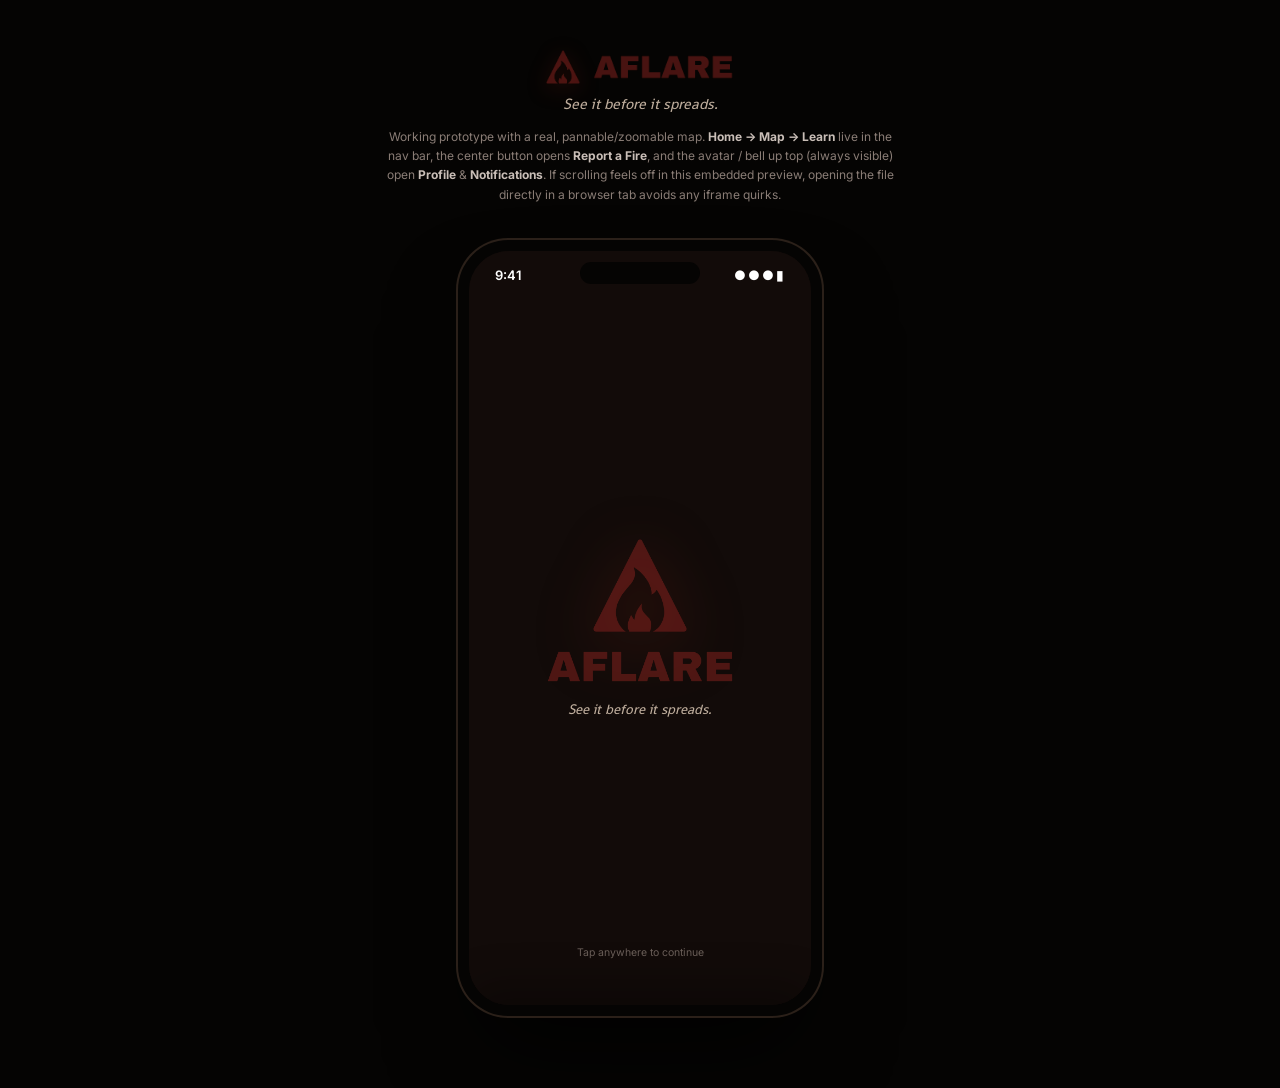
==== commit 969750c5: "Update app.html" ====
--- a/app.html
+++ b/app.html
@@ -7,13 +7,16 @@
 <link rel="preconnect" href="https://fonts.googleapis.com">
 <link href="https://fonts.googleapis.com/css2?family=Jost:wght@400;500;600;700&family=Shanti&family=Inter:wght@400;500;600;700;800&display=swap" rel="stylesheet">
 <style>
+.leaflet-image-layer,.leaflet-layer,.leaflet-marker-icon,.leaflet-marker-shadow,.leaflet-pane,.leaflet-pane>canvas,.leaflet-pane>svg,.leaflet-tile,.leaflet-tile-container,.leaflet-zoom-box{position:absolute;left:0;top:0}.leaflet-container{overflow:hidden}.leaflet-marker-icon,.leaflet-marker-shadow,.leaflet-tile{-webkit-user-select:none;-moz-user-select:none;user-select:none;-webkit-user-drag:none}.leaflet-tile::selection{background:0 0}.leaflet-safari .leaflet-tile{image-rendering:-webkit-optimize-contrast}.leaflet-safari .leaflet-tile-container{width:1600px;height:1600px;-webkit-transform-origin:0 0}.leaflet-marker-icon,.leaflet-marker-shadow{display:block}.leaflet-container .leaflet-overlay-pane svg{max-width:none!important;max-height:none!important}.leaflet-container .leaflet-marker-pane img,.leaflet-container .leaflet-shadow-pane img,.leaflet-container .leaflet-tile,.leaflet-container .leaflet-tile-pane img,.leaflet-container img.leaflet-image-layer{max-width:none!important;max-height:none!important;width:auto;padding:0}.leaflet-container img.leaflet-tile{mix-blend-mode:plus-lighter}.leaflet-container.leaflet-touch-zoom{-ms-touch-action:pan-x pan-y;touch-action:pan-x pan-y}.leaflet-container.leaflet-touch-drag{-ms-touch-action:pinch-zoom;touch-action:none;touch-action:pinch-zoom}.leaflet-container.leaflet-touch-drag.leaflet-touch-zoom{-ms-touch-action:none;touch-action:none}.leaflet-container{-webkit-tap-highlight-color:transparent}.leaflet-container a{-webkit-tap-highlight-color:rgba(51,181,229,.4)}.leaflet-tile{filter:inherit;visibility:hidden}.leaflet-tile-loaded{visibility:inherit}.leaflet-zoom-box{width:0;height:0;-moz-box-sizing:border-box;box-sizing:border-box;z-index:800}.leaflet-overlay-pane svg{-moz-user-select:none}.leaflet-pane{z-index:400}.leaflet-tile-pane{z-index:200}.leaflet-overlay-pane{z-index:400}.leaflet-shadow-pane{z-index:500}.leaflet-marker-pane{z-index:600}.leaflet-tooltip-pane{z-index:650}.leaflet-popup-pane{z-index:700}.leaflet-map-pane canvas{z-index:100}.leaflet-map-pane svg{z-index:200}.leaflet-vml-shape{width:1px;height:1px}.lvml{behavior:url(#default#VML);display:inline-block;position:absolute}.leaflet-control{position:relative;z-index:800;pointer-events:visiblePainted;pointer-events:auto}.leaflet-bottom,.leaflet-top{position:absolute;z-index:1000;pointer-events:none}.leaflet-top{top:0}.leaflet-right{right:0}.leaflet-bottom{bottom:0}.leaflet-left{left:0}.leaflet-control{float:left;clear:both}.leaflet-right .leaflet-control{float:right}.leaflet-top .leaflet-control{margin-top:10px}.leaflet-bottom .leaflet-control{margin-bottom:10px}.leaflet-left .leaflet-control{margin-left:10px}.leaflet-right .leaflet-control{margin-right:10px}.leaflet-fade-anim .leaflet-popup{opacity:0;-webkit-transition:opacity .2s linear;-moz-transition:opacity .2s linear;transition:opacity .2s linear}.leaflet-fade-anim .leaflet-map-pane .leaflet-popup{opacity:1}.leaflet-zoom-animated{-webkit-transform-origin:0 0;-ms-transform-origin:0 0;transform-origin:0 0}svg.leaflet-zoom-animated{will-change:transform}.leaflet-zoom-anim .leaflet-zoom-animated{-webkit-transition:-webkit-transform .25s cubic-bezier(0,0,.25,1);-moz-transition:-moz-transform .25s cubic-bezier(0,0,.25,1);transition:transform .25s cubic-bezier(0,0,.25,1)}.leaflet-pan-anim .leaflet-tile,.leaflet-zoom-anim .leaflet-tile{-webkit-transition:none;-moz-transition:none;transition:none}.leaflet-zoom-anim .leaflet-zoom-hide{visibility:hidden}.leaflet-interactive{cursor:pointer}.leaflet-grab{cursor:-webkit-grab;cursor:-moz-grab;cursor:grab}.leaflet-crosshair,.leaflet-crosshair .leaflet-interactive{cursor:crosshair}.leaflet-control,.leaflet-popup-pane{cursor:auto}.leaflet-dragging .leaflet-grab,.leaflet-dragging .leaflet-grab .leaflet-interactive,.leaflet-dragging .leaflet-marker-draggable{cursor:move;cursor:-webkit-grabbing;cursor:-moz-grabbing;cursor:grabbing}.leaflet-image-layer,.leaflet-marker-icon,.leaflet-marker-shadow,.leaflet-pane>svg path,.leaflet-tile-container{pointer-events:none}.leaflet-image-layer.leaflet-interactive,.leaflet-marker-icon.leaflet-interactive,.leaflet-pane>svg path.leaflet-interactive,svg.leaflet-image-layer.leaflet-interactive path{pointer-events:visiblePainted;pointer-events:auto}.leaflet-container{background:#ddd;outline-offset:1px}.leaflet-container a{color:#0078a8}.leaflet-zoom-box{border:2px dotted #38f;background:rgba(255,255,255,.5)}.leaflet-container{font-family:"Helvetica Neue",Arial,Helvetica,sans-serif;font-size:12px;font-size:.75rem;line-height:1.5}.leaflet-bar{box-shadow:0 1px 5px rgba(0,0,0,.65);border-radius:4px}.leaflet-bar a{background-color:#fff;border-bottom:1px solid #ccc;width:26px;height:26px;line-height:26px;display:block;text-align:center;text-decoration:none;color:#000}.leaflet-bar a,.leaflet-control-layers-toggle{background-position:50% 50%;background-repeat:no-repeat;display:block}.leaflet-bar a:focus,.leaflet-bar a:hover{background-color:#f4f4f4}.leaflet-bar a:first-child{border-top-left-radius:4px;border-top-right-radius:4px}.leaflet-bar a:last-child{border-bottom-left-radius:4px;border-bottom-right-radius:4px;border-bottom:none}.leaflet-bar a.leaflet-disabled{cursor:default;background-color:#f4f4f4;color:#bbb}.leaflet-touch .leaflet-bar a{width:30px;height:30px;line-height:30px}.leaflet-touch .leaflet-bar a:first-child{border-top-left-radius:2px;border-top-right-radius:2px}.leaflet-touch .leaflet-bar a:last-child{border-bottom-left-radius:2px;border-bottom-right-radius:2px}.leaflet-control-zoom-in,.leaflet-control-zoom-out{font:bold 18px 'Lucida Console',Monaco,monospace;text-indent:1px}.leaflet-touch .leaflet-control-zoom-in,.leaflet-touch .leaflet-control-zoom-out{font-size:22px}.leaflet-control-layers{box-shadow:0 1px 5px rgba(0,0,0,.4);background:#fff;border-radius:5px}.leaflet-control-layers-toggle{background-image:url(images/layers.png);width:36px;height:36px}.leaflet-retina .leaflet-control-layers-toggle{background-image:url(images/layers-2x.png);background-size:26px 26px}.leaflet-touch .leaflet-control-layers-toggle{width:44px;height:44px}.leaflet-control-layers .leaflet-control-layers-list,.leaflet-control-layers-expanded .leaflet-control-layers-toggle{display:none}.leaflet-control-layers-expanded .leaflet-control-layers-list{display:block;position:relative}.leaflet-control-layers-expanded{padding:6px 10px 6px 6px;color:#333;background:#fff}.leaflet-control-layers-scrollbar{overflow-y:scroll;overflow-x:hidden;padding-right:5px}.leaflet-control-layers-selector{margin-top:2px;position:relative;top:1px}.leaflet-control-layers label{display:block;font-size:13px;font-size:1.08333em}.leaflet-control-layers-separator{height:0;border-top:1px solid #ddd;margin:5px -10px 5px -6px}.leaflet-default-icon-path{background-image:url(images/marker-icon.png)}.leaflet-container .leaflet-control-attribution{background:#fff;background:rgba(255,255,255,.8);margin:0}.leaflet-control-attribution,.leaflet-control-scale-line{padding:0 5px;color:#333;line-height:1.4}.leaflet-control-attribution a{text-decoration:none}.leaflet-control-attribution a:focus,.leaflet-control-attribution a:hover{text-decoration:underline}.leaflet-attribution-flag{display:inline!important;vertical-align:baseline!important;width:1em;height:.6669em}.leaflet-left .leaflet-control-scale{margin-left:5px}.leaflet-bottom .leaflet-control-scale{margin-bottom:5px}.leaflet-control-scale-line{border:2px solid #777;border-top:none;line-height:1.1;padding:2px 5px 1px;white-space:nowrap;-moz-box-sizing:border-box;box-sizing:border-box;background:rgba(255,255,255,.8);text-shadow:1px 1px #fff}.leaflet-control-scale-line:not(:first-child){border-top:2px solid #777;border-bottom:none;margin-top:-2px}.leaflet-control-scale-line:not(:first-child):not(:last-child){border-bottom:2px solid #777}.leaflet-touch .leaflet-bar,.leaflet-touch .leaflet-control-attribution,.leaflet-touch .leaflet-control-layers{box-shadow:none}.leaflet-touch .leaflet-bar,.leaflet-touch .leaflet-control-layers{border:2px solid rgba(0,0,0,.2);background-clip:padding-box}.leaflet-popup{position:absolute;text-align:center;margin-bottom:20px}.leaflet-popup-content-wrapper{padding:1px;text-align:left;border-radius:12px}.leaflet-popup-content{margin:13px 24px 13px 20px;line-height:1.3;font-size:13px;font-size:1.08333em;min-height:1px}.leaflet-popup-content p{margin:17px 0;margin:1.3em 0}.leaflet-popup-tip-container{width:40px;height:20px;position:absolute;left:50%;margin-top:-1px;margin-left:-20px;overflow:hidden;pointer-events:none}.leaflet-popup-tip{width:17px;height:17px;padding:1px;margin:-10px auto 0;pointer-events:auto;-webkit-transform:rotate(45deg);-moz-transform:rotate(45deg);-ms-transform:rotate(45deg);transform:rotate(45deg)}.leaflet-popup-content-wrapper,.leaflet-popup-tip{background:#fff;color:#333;box-shadow:0 3px 14px rgba(0,0,0,.4)}.leaflet-container a.leaflet-popup-close-button{position:absolute;top:0;right:0;border:none;text-align:center;width:24px;height:24px;font:16px/24px Tahoma,Verdana,sans-serif;color:#757575;text-decoration:none;background:0 0}.leaflet-container a.leaflet-popup-close-button:focus,.leaflet-container a.leaflet-popup-close-button:hover{color:#585858}.leaflet-popup-scrolled{overflow:auto}.leaflet-oldie .leaflet-popup-content-wrapper{-ms-zoom:1}.leaflet-oldie .leaflet-popup-tip{width:24px;margin:0 auto}.leaflet-oldie .leaflet-control-layers,.leaflet-oldie .leaflet-control-zoom,.leaflet-oldie .leaflet-popup-content-wrapper,.leaflet-oldie .leaflet-popup-tip{border:1px solid #999}.leaflet-div-icon{background:#fff;border:1px solid #666}.leaflet-tooltip{position:absolute;padding:6px;background-color:#fff;border:1px solid #fff;border-radius:3px;color:#222;white-space:nowrap;-webkit-user-select:none;-moz-user-select:none;-ms-user-select:none;user-select:none;pointer-events:none;box-shadow:0 1px 3px rgba(0,0,0,.4)}.leaflet-tooltip.leaflet-interactive{cursor:pointer;pointer-events:auto}.leaflet-tooltip-bottom:before,.leaflet-tooltip-left:before,.leaflet-tooltip-right:before,.leaflet-tooltip-top:before{position:absolute;pointer-events:none;border:6px solid transparent;background:0 0;content:""}.leaflet-tooltip-bottom{margin-top:6px}.leaflet-tooltip-top{margin-top:-6px}.leaflet-tooltip-bottom:before,.leaflet-tooltip-top:before{left:50%;margin-left:-6px}.leaflet-tooltip-top:before{bottom:0;margin-bottom:-12px;border-top-color:#fff}.leaflet-tooltip-bottom:before{top:0;margin-top:-12px;margin-left:-6px;border-bottom-color:#fff}.leaflet-tooltip-left{margin-left:-6px}.leaflet-tooltip-right{margin-left:6px}.leaflet-tooltip-left:before,.leaflet-tooltip-right:before{top:50%;margin-top:-6px}.leaflet-tooltip-left:before{right:0;margin-right:-12px;border-left-color:#fff}.leaflet-tooltip-right:before{left:0;margin-left:-12px;border-right-color:#fff}@media print{.leaflet-control{-webkit-print-color-adjust:exact;print-color-adjust:exact}}
+</style>
+<style>
   :root{
     --tan:#BFAE9D;
     --red:#A62919;
     --darkred:#86231E;
     --maroon:#4F070A;
-    --bg:#120b09;          /* single flat app background */
-    --surface:#FBF7F2;      /* elevated card surface */
+    --bg:#120b09;
+    --surface:#FBF7F2;
     --surface2:#ffffff;
     --text-dark:#2a1a16;
     --muted:#8a7d76;
@@ -46,40 +49,43 @@
 
   /* ===================== DEVICE / PHONE ===================== */
   .device{
-    width:368px; height:780px; background:#050403; border-radius:52px;
+    width:368px; max-width:92vw; height:780px; max-height:88vh;
+    background:#050403; border-radius:52px;
     padding:13px; box-shadow:0 50px 90px -25px rgba(0,0,0,.8), inset 0 0 0 2px #2b2019;
     position:relative; flex-shrink:0;
   }
   .notch{
     position:absolute; top:24px; left:50%; transform:translateX(-50%);
-    width:120px; height:22px; background:#050403; border-radius:12px; z-index:100;
+    width:120px; height:22px; background:#050403; border-radius:12px; z-index:2500;
   }
   .screenwrap{
     width:100%; height:100%; border-radius:40px; overflow:hidden; position:relative;
     background:var(--bg);
   }
 
-  /* status bar (always visible) */
   .statusbar{
-    position:absolute; top:0; left:0; right:0; z-index:90;
+    position:absolute; top:0; left:0; right:0; z-index:2500;
     display:flex; justify-content:space-between; align-items:center;
     padding:16px 26px 0; font-size:13px; font-weight:600; font-family:var(--f-body);
     color:#fff; pointer-events:none;
   }
   .statusbar .dots{letter-spacing:2px;}
 
-  /* top app bar */
+  /* persistent / static top bar */
   .topbar{
-    position:absolute; top:40px; left:0; right:0; z-index:80;
-    display:flex; align-items:center; justify-content:space-between;
+    position:absolute; top:40px; left:0; right:0; z-index:2000;
+    display:none; align-items:center; justify-content:space-between;
     padding:6px 20px;
   }
-  .topbar .mark{height:26px; width:auto; filter:drop-shadow(0 2px 6px rgba(166,41,25,.6));}
+  .topbar.show{display:flex;}
+  .topleft{position:relative; height:26px; display:flex; align-items:center;}
+  .topleft img.mark{height:26px; width:auto; filter:drop-shadow(0 2px 6px rgba(166,41,25,.6));}
+  .topleft .back-ic{display:none;}
   .topbar .right{display:flex; align-items:center; gap:14px;}
   .iconbtn{
     width:34px; height:34px; border-radius:50%; background:rgba(255,255,255,.08);
     display:flex; align-items:center; justify-content:center; position:relative; color:#fff;
-    cursor:pointer; transition:transform .15s ease, background .15s ease;
+    cursor:pointer; transition:transform .15s ease, background .15s ease; flex-shrink:0;
   }
   .iconbtn:active{transform:scale(.9);}
   .iconbtn svg{width:17px; height:17px;}
@@ -91,22 +97,22 @@
     width:34px; height:34px; border-radius:50%; background:var(--tan); color:var(--maroon);
     display:flex; align-items:center; justify-content:center; font-family:var(--f-head);
     font-weight:700; font-size:12px; cursor:pointer; border:2px solid rgba(255,255,255,.25);
-    transition:transform .15s ease;
+    transition:transform .15s ease; flex-shrink:0;
   }
   .avatar:active{transform:scale(.9);}
 
   /* ===================== SCREENS ===================== */
   .screen{
     position:absolute; inset:0; display:none; flex-direction:column;
-    background:var(--bg);
+    background:var(--bg); z-index:0; /* establishes stacking context so nested map z-indexes stay contained */
   }
   .screen.active{display:flex;}
   .screen .content{
     flex:1; overflow-y:auto; scrollbar-width:none; -ms-overflow-style:none;
+    -webkit-overflow-scrolling:touch; overscroll-behavior-y:contain; touch-action:pan-y;
   }
   .screen .content::-webkit-scrollbar{display:none;}
 
-  /* entrance animation */
   @keyframes fadeUp{ from{opacity:0; transform:translateY(14px);} to{opacity:1; transform:translateY(0);} }
   @keyframes fadeIn{ from{opacity:0;} to{opacity:1;} }
   .screen.active .anim{ opacity:0; animation:fadeUp .5s cubic-bezier(.22,.9,.32,1) forwards; }
@@ -126,15 +132,20 @@
   @keyframes spin{ to{transform:rotate(360deg);} }
   @keyframes popCheck{ 0%{transform:scale(.6);} 60%{transform:scale(1.15);} 100%{transform:scale(1);} }
 
+  /* ===================== TOAST ===================== */
+  .toast{
+    position:absolute; left:50%; bottom:96px; transform:translate(-50%, 14px);
+    background:rgba(18,12,10,.96); color:#fff; padding:10px 18px; border-radius:30px;
+    font-size:11.5px; font-weight:600; box-shadow:0 14px 30px rgba(0,0,0,.45);
+    opacity:0; pointer-events:none; transition:opacity .25s ease, transform .25s ease;
+    z-index:3000; max-width:82%; text-align:center; line-height:1.4;
+  }
+  .toast.show{opacity:1; transform:translate(-50%,0);}
+
   /* ===================== SPLASH ===================== */
-  #screen-splash{
-    align-items:center; justify-content:center; background:var(--bg);
-  }
+  #screen-splash{ align-items:center; justify-content:center; background:var(--bg); }
   #screen-splash .splash-inner{display:flex; flex-direction:column; align-items:center; gap:16px; cursor:pointer;}
-  #screen-splash img.mark{
-    width:96px; opacity:0; animation:fadeUp .8s ease forwards;
-    filter:drop-shadow(0 10px 30px rgba(166,41,25,.55));
-  }
+  #screen-splash img.mark{ width:96px; opacity:0; animation:fadeUp .8s ease forwards; filter:drop-shadow(0 10px 30px rgba(166,41,25,.55)); }
   #screen-splash img.word{width:190px; opacity:0; animation:fadeUp .8s ease forwards .35s;}
   #screen-splash .tagline{font-family:var(--f-sub); font-style:italic; color:var(--tan); font-size:14px; opacity:0; animation:fadeUp .8s ease forwards .65s;}
   #screen-splash .hint{position:absolute; bottom:46px; font-size:10.5px; color:#6b5f59; opacity:0; animation:fadeUp .8s ease forwards 1.1s;}
@@ -158,17 +169,14 @@
   .field input::placeholder{color:#a99b92;}
   .field svg{width:14px; height:14px; color:var(--red); flex-shrink:0;}
 
-  .toggle-row{
-    display:flex; align-items:center; justify-content:space-between; background:rgba(255,255,255,.06);
-    border-radius:10px; padding:9px 12px; margin-top:2px;
-  }
+  .toggle-row{display:flex; align-items:center; justify-content:space-between; background:rgba(255,255,255,.06); border-radius:10px; padding:9px 12px; margin-top:2px;}
   .toggle-row span{font-size:11px; color:var(--tan); max-width:190px;}
 
   .btn{
     display:flex; align-items:center; justify-content:center; gap:7px;
     background:var(--red); color:#fff; font-family:var(--f-head); font-weight:600; font-size:12.5px;
     letter-spacing:.3px; border-radius:11px; padding:10px; box-shadow:var(--sh-btn);
-    border:none; cursor:pointer; transition:transform .12s ease, box-shadow .12s ease;
+    border:none; cursor:pointer; transition:transform .12s ease, box-shadow .12s ease; text-decoration:none;
   }
   .btn:active{transform:scale(.96);}
   .btn.ghost{background:rgba(255,255,255,.07); box-shadow:none; border:1px solid rgba(255,255,255,.12); color:#fff;}
@@ -177,34 +185,37 @@
   .btn.loading .spinner{display:inline-block;}
   .btn.loading .label{opacity:.6;}
 
-  .authlink{text-align:center; font-size:11px; color:#a99b92; margin-top:4px;}
+  .authlink{text-align:center; font-size:11px; color:#a99b92; margin-top:4px; cursor:pointer;}
   .authlink b{color:var(--tan); font-weight:700; cursor:pointer;}
   .authsplit{text-align:center; font-size:10px; color:#71645d; margin:2px 0;}
   .socialrow{display:flex; gap:10px;}
   .socialrow .btn.ghost{flex:1;}
 
-  /* ===================== TOP BAR SPACER ===================== */
+  .fb-banner{
+    background:rgba(191,174,157,.13); border:1px solid rgba(191,174,157,.35); border-radius:10px;
+    padding:8px 11px; font-size:10px; line-height:1.45; color:var(--tan); margin-bottom:8px;
+  }
+  .field.err{border-color:var(--red); box-shadow:0 3px 10px rgba(166,41,25,.25);}
+  .autherr{color:#ff9f8f; font-size:10.5px; text-align:center; margin-top:-4px; min-height:0; display:none;}
+  .autherr.show{display:block;}
+
   .tabpad{height:78px; flex-shrink:0;}
+  .botpad{height:94px; flex-shrink:0;}
 
   /* ===================== HOME ===================== */
   #screen-home .content{padding:0 18px 18px;}
   .greet h2{font-family:var(--f-head); font-weight:700; font-size:19px; color:#fdfbf9; margin:0;}
   .greet p{font-family:var(--f-sub); font-style:italic; color:var(--tan); font-size:12.5px; margin:3px 0 16px;}
 
-  .card{
-    background:var(--surface); border-radius:16px; padding:12px; box-shadow:var(--sh-card);
-    margin-bottom:11px; border:1px solid rgba(255,255,255,.03);
-  }
+  .card{background:var(--surface); border-radius:16px; padding:12px; box-shadow:var(--sh-card); margin-bottom:11px; border:1px solid rgba(255,255,255,.03);}
   .card-title{display:flex; justify-content:space-between; align-items:center; margin-bottom:9px;}
   .card-title .t{font-family:var(--f-head); font-weight:600; font-size:12px; color:var(--text-dark);}
   .card-title .link{font-size:10.5px; color:var(--red); font-weight:700; display:flex; align-items:center; gap:2px; cursor:pointer;}
   .card-title .link svg{width:11px; height:11px;}
 
-  .minimap{position:relative; height:92px; border-radius:12px; overflow:hidden; background:linear-gradient(135deg,#e4ddce,#cfd9c6); cursor:pointer;}
-  .minimap svg.terrain{position:absolute; inset:0; width:100%; height:100%;}
-  .flamepin{position:absolute; filter:drop-shadow(0 0 8px rgba(166,41,25,.85));}
-  .flamepin svg{width:100%; height:100%;}
-  .flamepin.wiggle{animation:flicker 2.2s ease-in-out infinite;}
+  .minimap-wrap{position:relative; height:92px; border-radius:12px; overflow:hidden; background:#cfd9c6; cursor:pointer;}
+  .minimap-wrap .leafwrap{position:absolute; inset:0;}
+  .minimap-wrap .taphit{position:absolute; inset:0; z-index:50; cursor:pointer;}
 
   .row2{display:flex; gap:10px;}
   .row2 .card{flex:1; margin-bottom:11px;}
@@ -225,32 +236,30 @@
   .tipcard .txt .s{font-size:9.5px; color:var(--muted); margin-top:2px;}
 
   /* ===================== MAP ===================== */
-  #screen-map{background:linear-gradient(160deg,#dfe6d6,#cbd6c2 60%, #d8cdb4);}
+  #screen-map{background:#cfd9c6;}
   #screen-map .maparea{position:relative; flex:1;}
-  .searchbar{
-    margin:0 18px; background:#fff; border-radius:12px; padding:9px 12px; display:flex; align-items:center; gap:9px;
-    box-shadow:0 6px 18px rgba(0,0,0,.18); font-size:11.5px; color:#a99b92;
-  }
-  .searchbar svg{width:14px; height:14px; color:var(--muted);}
+  #leafletMap{position:absolute; inset:0;}
+  .map-chrome{position:absolute; inset:0; z-index:60; pointer-events:none;}
+  .map-chrome > *{pointer-events:auto;}
+  .searchbar{margin:0 18px; background:#fff; border-radius:12px; padding:9px 12px; display:flex; align-items:center; gap:9px; box-shadow:0 6px 18px rgba(0,0,0,.18); font-size:11.5px; color:#a99b92;}
+  .searchbar svg{width:14px; height:14px; color:var(--muted); flex-shrink:0;}
+  .searchbar input{border:none; outline:none; background:transparent; font-size:11.5px; font-family:var(--f-body); color:var(--text-dark); width:100%;}
+  .searchbar input::placeholder{color:#a99b92;}
   .chiprow{display:flex; gap:7px; padding:10px 18px 0; overflow-x:auto;}
-  .chip{padding:6px 12px; border-radius:20px; background:#EFE6DC; color:#7d6d63; font-size:10.5px; font-weight:600; white-space:nowrap; cursor:pointer; box-shadow:0 3px 8px rgba(0,0,0,.08);}
+  .chip{padding:6px 12px; border-radius:20px; background:#EFE6DC; color:#7d6d63; font-size:10.5px; font-weight:600; white-space:nowrap; cursor:pointer; box-shadow:0 3px 8px rgba(0,0,0,.08); user-select:none;}
   .chip.active{background:var(--red); color:#fff;}
-  .mapmarker{position:absolute; cursor:pointer; filter:drop-shadow(0 0 10px rgba(166,41,25,.85));}
-  .mapmarker svg{width:100%; height:100%;}
   .legend{position:absolute; left:18px; bottom:112px; background:rgba(255,255,255,.94); border-radius:12px; padding:9px 11px; font-size:9.5px; color:var(--text-dark); box-shadow:0 6px 18px rgba(0,0,0,.18);}
   .legend .li{display:flex; align-items:center; gap:6px; margin-bottom:3px;}
   .legend .dotc{width:7px; height:7px; border-radius:50%;}
   .sos{position:absolute; right:18px; bottom:112px; width:48px; height:48px; border-radius:50%; background:var(--red); display:flex; align-items:center; justify-content:center; box-shadow:0 10px 22px rgba(166,41,25,.55); animation:pulseRing 2.2s infinite; cursor:pointer;}
   .sos svg{width:20px; height:20px; color:#fff;}
 
-  /* fire bottom sheet */
-  .sheet-backdrop{position:absolute; inset:0; background:rgba(0,0,0,0); pointer-events:none; transition:background .25s ease; z-index:60;}
+  .leaflet-control-zoom{margin-bottom:130px !important;}
+  .leaflet-control-attribution{font-size:8px !important;}
+
+  .sheet-backdrop{position:absolute; inset:0; background:rgba(0,0,0,0); pointer-events:none; transition:background .25s ease; z-index:2050;}
   .sheet-backdrop.open{background:rgba(0,0,0,.4); pointer-events:auto;}
-  .sheet{
-    position:absolute; left:0; right:0; bottom:0; background:var(--surface2); border-radius:20px 20px 0 0;
-    padding:10px 20px 22px; transform:translateY(100%); transition:transform .3s cubic-bezier(.22,.9,.32,1);
-    box-shadow:0 -20px 40px rgba(0,0,0,.3); z-index:61;
-  }
+  .sheet{position:absolute; left:0; right:0; bottom:0; background:var(--surface2); border-radius:20px 20px 0 0; padding:10px 20px 30px; transform:translateY(100%); transition:transform .3s cubic-bezier(.22,.9,.32,1); box-shadow:0 -20px 40px rgba(0,0,0,.3); z-index:2060;}
   .sheet.open{transform:translateY(0);}
   .sheet .grip{width:36px; height:4px; border-radius:3px; background:#e2d8cd; margin:0 auto 12px;}
   .sheet h3{font-family:var(--f-head); font-size:15px; color:var(--text-dark); margin:0 0 3px; display:flex; align-items:center; gap:8px;}
@@ -261,6 +270,8 @@
   .sheet .stat .l{font-size:8.5px; color:var(--muted); margin-top:2px;}
   .sheet .actionrow{display:flex; gap:9px;}
   .sheet .actionrow .btn{flex:1;}
+
+  .flame-divicon{filter:drop-shadow(0 0 6px rgba(0,0,0,.35));}
 
   /* ===================== LEARN ===================== */
   #screen-learn .content{padding:0 18px 18px;}
@@ -300,24 +311,15 @@
   .clitem .label{font-size:11.5px; color:var(--text-dark); transition:color .15s ease, opacity .15s ease;}
   .clitem.checked .label{color:var(--muted); text-decoration:line-through; opacity:.7;}
 
-  /* ===================== DETAIL (article/video/news share look) ===================== */
+  /* ===================== DETAIL ===================== */
   #screen-article .content{display:flex; flex-direction:column; min-height:100%;}
-  .detailhead{position:relative; height:150px; flex-shrink:0;}
+  .detailhead{position:relative; height:140px; flex-shrink:0;}
   .detailhead .bgimg{position:absolute; inset:0;}
-  .detailhead .back{
-    position:absolute; top:52px; left:16px; width:32px; height:32px; border-radius:50%;
-    background:rgba(0,0,0,.35); display:flex; align-items:center; justify-content:center; color:#fff; cursor:pointer; z-index:5;
-  }
-  .detailhead .back svg{width:16px; height:16px;}
   .detailhead .playbtn{position:absolute; inset:0; display:flex; align-items:center; justify-content:center; cursor:pointer;}
   .detailhead .playbtn .pc{width:52px; height:52px; border-radius:50%; background:rgba(255,255,255,.92); display:flex; align-items:center; justify-content:center; box-shadow:0 8px 20px rgba(0,0,0,.3); transition:transform .15s ease;}
   .detailhead .playbtn .pc svg{width:20px; height:20px; color:var(--maroon); margin-left:2px;}
   .detailhead.playing .playbtn .pc{transform:scale(.85); background:rgba(255,255,255,.7);}
-  .detailbody{
-    padding:20px 20px 30px; background:var(--surface); border-radius:20px 20px 0 0;
-    margin-top:-18px; position:relative; z-index:2; box-shadow:0 -14px 30px rgba(0,0,0,.3);
-    flex:1;
-  }
+  .detailbody{padding:20px 20px 30px; background:var(--surface); border-radius:20px 20px 0 0; margin-top:-18px; position:relative; z-index:2; box-shadow:0 -14px 30px rgba(0,0,0,.3); flex:1;}
   .detailbody .cat{font-size:9.5px; font-weight:700; color:var(--red); text-transform:uppercase; letter-spacing:1px;}
   .detailbody h1{font-family:var(--f-head); font-weight:700; font-size:17px; color:var(--text-dark); margin:6px 0 6px; line-height:1.3;}
   .detailbody .meta{font-size:10px; color:var(--muted); margin-bottom:14px;}
@@ -326,15 +328,12 @@
 
   /* ===================== NEWS ===================== */
   #screen-news .content{padding:0 18px 18px;}
-  .newshead{padding:16px 18px 4px;}
+  .newshead{padding:16px 0 4px; display:flex; justify-content:space-between; align-items:center;}
   .newshead h2{font-family:var(--f-head); font-weight:700; font-size:18px; color:#fdfbf9; margin:0;}
-  .breaking-tag{background:var(--maroon); color:#fff; font-size:8.5px; font-weight:700; padding:3px 8px; border-radius:6px; letter-spacing:.4px;}
 
   /* ===================== PROFILE ===================== */
   #screen-profile .content{padding:0 18px 20px;}
-  .profilehead{display:flex; flex-direction:column; align-items:center; padding:56px 0 18px; gap:8px;}
-  .profilehead .back{position:absolute; top:52px; left:20px; width:32px; height:32px; border-radius:50%; background:rgba(255,255,255,.08); display:flex; align-items:center; justify-content:center; color:#fff; cursor:pointer;}
-  .profilehead .back svg{width:16px; height:16px;}
+  .profilehead{display:flex; flex-direction:column; align-items:center; padding:6px 0 18px; gap:8px;}
   .profilehead .av{width:60px; height:60px; border-radius:50%; background:var(--tan); color:var(--maroon); display:flex; align-items:center; justify-content:center; font-family:var(--f-head); font-weight:700; font-size:20px; border:3px solid rgba(255,255,255,.15);}
   .profilehead .name{font-family:var(--f-head); font-weight:700; font-size:15px; color:#fdfbf9;}
   .profilehead .em{font-size:10.5px; color:var(--muted-light);}
@@ -345,20 +344,24 @@
   .listrow .h{font-size:11.5px; font-weight:700; color:var(--text-dark);}
   .listrow .s{font-size:9.5px; color:var(--muted);}
   .badge{font-size:8px; background:var(--red); color:#fff; padding:2px 7px; border-radius:9px; font-weight:700; margin-left:auto;}
+  .clickable-row{cursor:pointer;}
 
   .switch{width:34px; height:20px; border-radius:20px; background:#e2d8cd; position:relative; flex-shrink:0; margin-left:auto; cursor:pointer; transition:background .15s ease;}
   .switch .knob{width:16px; height:16px; border-radius:50%; background:#fff; position:absolute; top:2px; left:2px; box-shadow:0 1px 3px rgba(0,0,0,.3); transition:left .15s ease;}
   .switch.on{background:var(--red);}
   .switch.on .knob{left:16px;}
 
+  .inline-form{padding:10px 14px; display:flex; flex-direction:column; gap:8px;}
+  .inline-form input{background:#fff; border:1px solid #e6ddd4; border-radius:8px; padding:8px 10px; font-size:11.5px; font-family:var(--f-body); color:var(--text-dark); outline:none;}
+  .inline-form .row{display:flex; gap:8px;}
+  .inline-form .row .btn{flex:1;}
+
   /* ===================== NOTIFICATIONS ===================== */
   #screen-notif .content{padding:0 18px 20px;}
-  .notifhead{display:flex; align-items:center; justify-content:space-between; padding:56px 0 10px;}
+  .notifhead{display:flex; align-items:center; justify-content:space-between; padding:6px 0 10px;}
   .notifhead h2{font-family:var(--f-head); font-weight:700; font-size:17px; color:#fdfbf9; margin:0;}
-  .notifhead .back{position:absolute; top:52px; left:20px; width:32px; height:32px; border-radius:50%; background:rgba(255,255,255,.08); display:flex; align-items:center; justify-content:center; color:#fff; cursor:pointer;}
-  .notifhead .back svg{width:16px; height:16px;}
   .marklink{font-size:10px; color:var(--tan); font-weight:700; cursor:pointer;}
-  .notifitem{display:flex; gap:10px; padding:11px; border-radius:12px; margin-bottom:8px; background:var(--surface); box-shadow:var(--sh-card); position:relative;}
+  .notifitem{display:flex; gap:10px; padding:11px; border-radius:12px; margin-bottom:8px; background:var(--surface); box-shadow:var(--sh-card); position:relative; cursor:pointer;}
   .notifitem .ic{width:34px; height:34px; border-radius:9px; background:linear-gradient(135deg,var(--maroon),var(--red)); display:flex; align-items:center; justify-content:center; flex-shrink:0;}
   .notifitem .ic svg{width:15px; height:15px; color:#fff;}
   .notifitem .h{font-size:11px; font-weight:700; color:var(--text-dark); line-height:1.35;}
@@ -368,10 +371,7 @@
 
   /* ===================== EMERGENCY ===================== */
   #screen-emergency{background:var(--maroon);}
-  #screen-emergency .content{padding:14px 24px 26px; display:flex; flex-direction:column; align-items:center; gap:13px; text-align:center;}
-  .emg-back{position:absolute; top:52px; left:20px; width:32px; height:32px; border-radius:50%; background:rgba(255,255,255,.12); display:flex; align-items:center; justify-content:center; color:#fff; cursor:pointer; z-index:5;}
-  .emg-back svg{width:16px; height:16px;}
-  .emg-head{margin-top:44px;}
+  #screen-emergency .content{padding:6px 24px 26px; display:flex; flex-direction:column; align-items:center; gap:13px; text-align:center;}
   .emg-head h1{font-family:var(--f-head); font-weight:700; font-size:20px; color:#fff; margin:0;}
   .emg-head p{font-family:var(--f-sub); font-style:italic; color:var(--tan); font-size:12px; margin:4px 0 0;}
   .locbox{width:100%; background:rgba(255,255,255,.08); border:1px solid rgba(255,255,255,.15); border-radius:12px; padding:10px 12px; display:flex; align-items:center; gap:9px; text-align:left;}
@@ -386,41 +386,75 @@
   .callcircle{
     width:96px; height:96px; border-radius:50%; background:radial-gradient(circle at 35% 30%, #ffdcc4, var(--red) 60%, var(--maroon));
     display:flex; flex-direction:column; align-items:center; justify-content:center; gap:4px; margin:6px 0;
-    box-shadow:0 16px 36px rgba(0,0,0,.5); animation:pulseRing 2s infinite; cursor:pointer;
+    box-shadow:0 16px 36px rgba(0,0,0,.5); animation:pulseRing 2s infinite; cursor:pointer; text-decoration:none;
   }
   .callcircle svg{width:26px; height:26px; color:#fff;}
   .callcircle span{font-family:var(--f-head); font-weight:700; font-size:9.5px; color:#fff;}
+  .calldemo{font-size:8.5px; color:#e0c9c0;}
   .emg-actions{display:flex; gap:9px; width:100%;}
   .emg-actions .btn{flex:1; font-size:10.5px;}
   .emg-note{font-size:9px; color:#c9b6ae; margin-top:2px; line-height:1.6;}
 
   /* ===================== BOTTOM NAV (4 items) ===================== */
   .bottomnav{
-    position:absolute; bottom:0; left:0; right:0; height:70px; z-index:70;
+    position:absolute; bottom:0; left:0; right:0; height:70px; z-index:2000;
     background:rgba(9,7,6,.98); backdrop-filter:blur(6px);
-    display:flex; align-items:flex-start; justify-content:space-around; padding-top:10px;
+    display:none; align-items:flex-start; justify-content:space-around; padding-top:10px;
     border-top:1px solid rgba(255,255,255,.06); box-shadow:var(--sh-nav);
   }
+  .bottomnav.show{display:flex;}
   .navitem{display:flex; flex-direction:column; align-items:center; gap:4px; color:#786b64; font-size:8.5px; font-weight:600; cursor:pointer; transition:color .15s ease, transform .15s ease;}
   .navitem svg{width:19px; height:19px;}
   .navitem.active{color:var(--red); transform:translateY(-1px);}
   .navitem:active{transform:scale(.9);}
   .navitem.callitem{
-    margin-top:-16px; width:40px; height:40px; border-radius:50%;
-    background:var(--red); display:flex; align-items:center; justify-content:center;
-    box-shadow:0 8px 16px rgba(166,41,25,.6), 0 0 0 5px #090706; color:#fff; position:relative;
-  }
-  .navitem.callitem::before{
-    content:""; position:absolute; inset:-4px; border-radius:50%; border:2px solid rgba(166,41,25,.5);
-    animation:pulseRing 2.4s infinite;
+    margin-top:-12px; width:38px; height:38px; border-radius:50%;
+    background:#1c1512; border:1.5px solid rgba(166,41,25,.5);
+    display:flex; align-items:center; justify-content:center;
+    box-shadow:0 6px 14px rgba(0,0,0,.4); color:var(--red); position:relative;
   }
   .navitem.callitem svg{width:16px; height:16px;}
   .navitem.callitem span{display:none;}
+  .navitem.callitem:hover, .navitem.callitem:active{color:#fff; background:var(--red);}
 </style>
+
+<!--
+  ================= FIREBASE SETUP (real accounts + database) =================
+  This app is wired for real Firebase Authentication + Firestore. Right now it's
+  running in DEMO MODE (see the "fbBanner" notice on the login screen) because
+  the firebaseConfig object below still has placeholder values.
+
+  To connect your own Firebase project:
+    1. Go to https://console.firebase.google.com and create a project (free tier is fine).
+    2. In the project, click "Add app" -> Web (</>) and register an app. Firebase will
+       show you a firebaseConfig object — copy it.
+    3. In the left sidebar go to Build -> Authentication -> Get Started, click the
+       "Sign-in method" tab, and enable "Email/Password".
+    4. In the left sidebar go to Build -> Firestore Database -> Create database.
+       Start in "test mode" while you're prototyping (or use the rules below).
+    5. Paste your copied config over the PLACEHOLDER_FIREBASE_CONFIG object a few
+       lines down in this file, replacing every "REPLACE_ME_..." value.
+    6. That's it — reload the app. The demo banner disappears and Log In / Create
+       Account now create and read real accounts, and profile/location/alert
+       data is saved to Firestore under users/{uid}.
+
+  Recommended Firestore security rules (paste into Firestore -> Rules):
+    rules_version = '2';
+    service cloud.firestore {
+      match /databases/{database}/documents {
+        match /users/{userId} {
+          allow read, write: if request.auth != null && request.auth.uid == userId;
+        }
+      }
+    }
+  This restricts every user to reading and writing only their own document.
+-->
+<script src="https://www.gstatic.com/firebasejs/10.13.0/firebase-app-compat.js"></script>
+<script src="https://www.gstatic.com/firebasejs/10.13.0/firebase-auth-compat.js"></script>
+<script src="https://www.gstatic.com/firebasejs/10.13.0/firebase-firestore-compat.js"></script>
 </head>
 <body>
 
-<!-- hidden icon symbol defs -->
 <svg style="display:none">
 <defs>
   <symbol id="i-flame" viewBox="0 0 24 24"><path d="M12 23c-4.97 0-9-3.58-9-8 0-3.5 2-6 3-9 .5 2 1 3 2 3 0-3 1-5 3-7 0 3 .5 5 2 6 1-1 1-2.5 1-4 3 2 6 5.5 6 11 0 4.42-4.03 8-9 8z" fill="currentColor"/></symbol>
@@ -440,13 +474,15 @@
   <symbol id="i-lock" viewBox="0 0 24 24"><rect x="5" y="10" width="14" height="10" rx="2" fill="none" stroke="currentColor" stroke-width="1.8"/><path d="M8 10V7a4 4 0 018 0v3" fill="none" stroke="currentColor" stroke-width="1.8"/></symbol>
   <symbol id="i-user" viewBox="0 0 24 24"><path d="M4 20c0-4 4-6 8-6s8 2 8 6" fill="none" stroke="currentColor" stroke-width="1.8" stroke-linecap="round"/><circle cx="12" cy="7" r="4" fill="none" stroke="currentColor" stroke-width="1.8"/></symbol>
   <symbol id="i-shield" viewBox="0 0 24 24"><path d="M12 3l7 3v6c0 4.5-3 7.5-7 9-4-1.5-7-4.5-7-9V6z" fill="none" stroke="currentColor" stroke-width="1.8" stroke-linejoin="round"/><path d="M9 12l2 2 4-4" fill="none" stroke="currentColor" stroke-width="1.8" stroke-linecap="round" stroke-linejoin="round"/></symbol>
+  <symbol id="i-edit" viewBox="0 0 24 24"><path d="M12 20h9" stroke="currentColor" stroke-width="1.8" stroke-linecap="round"/><path d="M16.5 3.5a2.1 2.1 0 013 3L7 19l-4 1 1-4z" fill="none" stroke="currentColor" stroke-width="1.8" stroke-linejoin="round"/></symbol>
+  <symbol id="i-plus" viewBox="0 0 24 24"><path d="M12 5v14M5 12h14" stroke="currentColor" stroke-width="2" stroke-linecap="round"/></symbol>
 </defs>
 </svg>
 
 <div class="intro">
   <div class="brandrow"><img class="mark" src="[data-uri]" alt="Aflare mark"><img class="word" src="[data-uri]" alt="Aflare"></div>
   <p class="tag">See it before it spreads.</p>
-  <p class="help">This is a working prototype — tap around. <b>Home → Map → Learn</b> live in the nav bar, the center button opens <b>Report a Fire</b>, and the avatar / bell up top open <b>Profile</b> &amp; <b>Notifications</b>.</p>
+  <p class="help">Working prototype with a real, pannable/zoomable map. <b>Home → Map → Learn</b> live in the nav bar, the center button opens <b>Report a Fire</b>, and the avatar / bell up top (always visible) open <b>Profile</b> &amp; <b>Notifications</b>. If scrolling feels off in this embedded preview, opening the file directly in a browser tab avoids any iframe quirks.</p>
 </div>
 
 <div class="device">
@@ -455,10 +491,13 @@
 
     <div class="statusbar"><span>9:41</span><span class="dots">●●●▮</span></div>
 
-    <div class="topbar" id="topbar" style="display:none;">
-      <img class="mark" src="[data-uri]" alt="">
+    <div class="topbar" id="topbar">
+      <div class="topleft">
+        <img class="mark" id="topleft-logo" src="[data-uri]